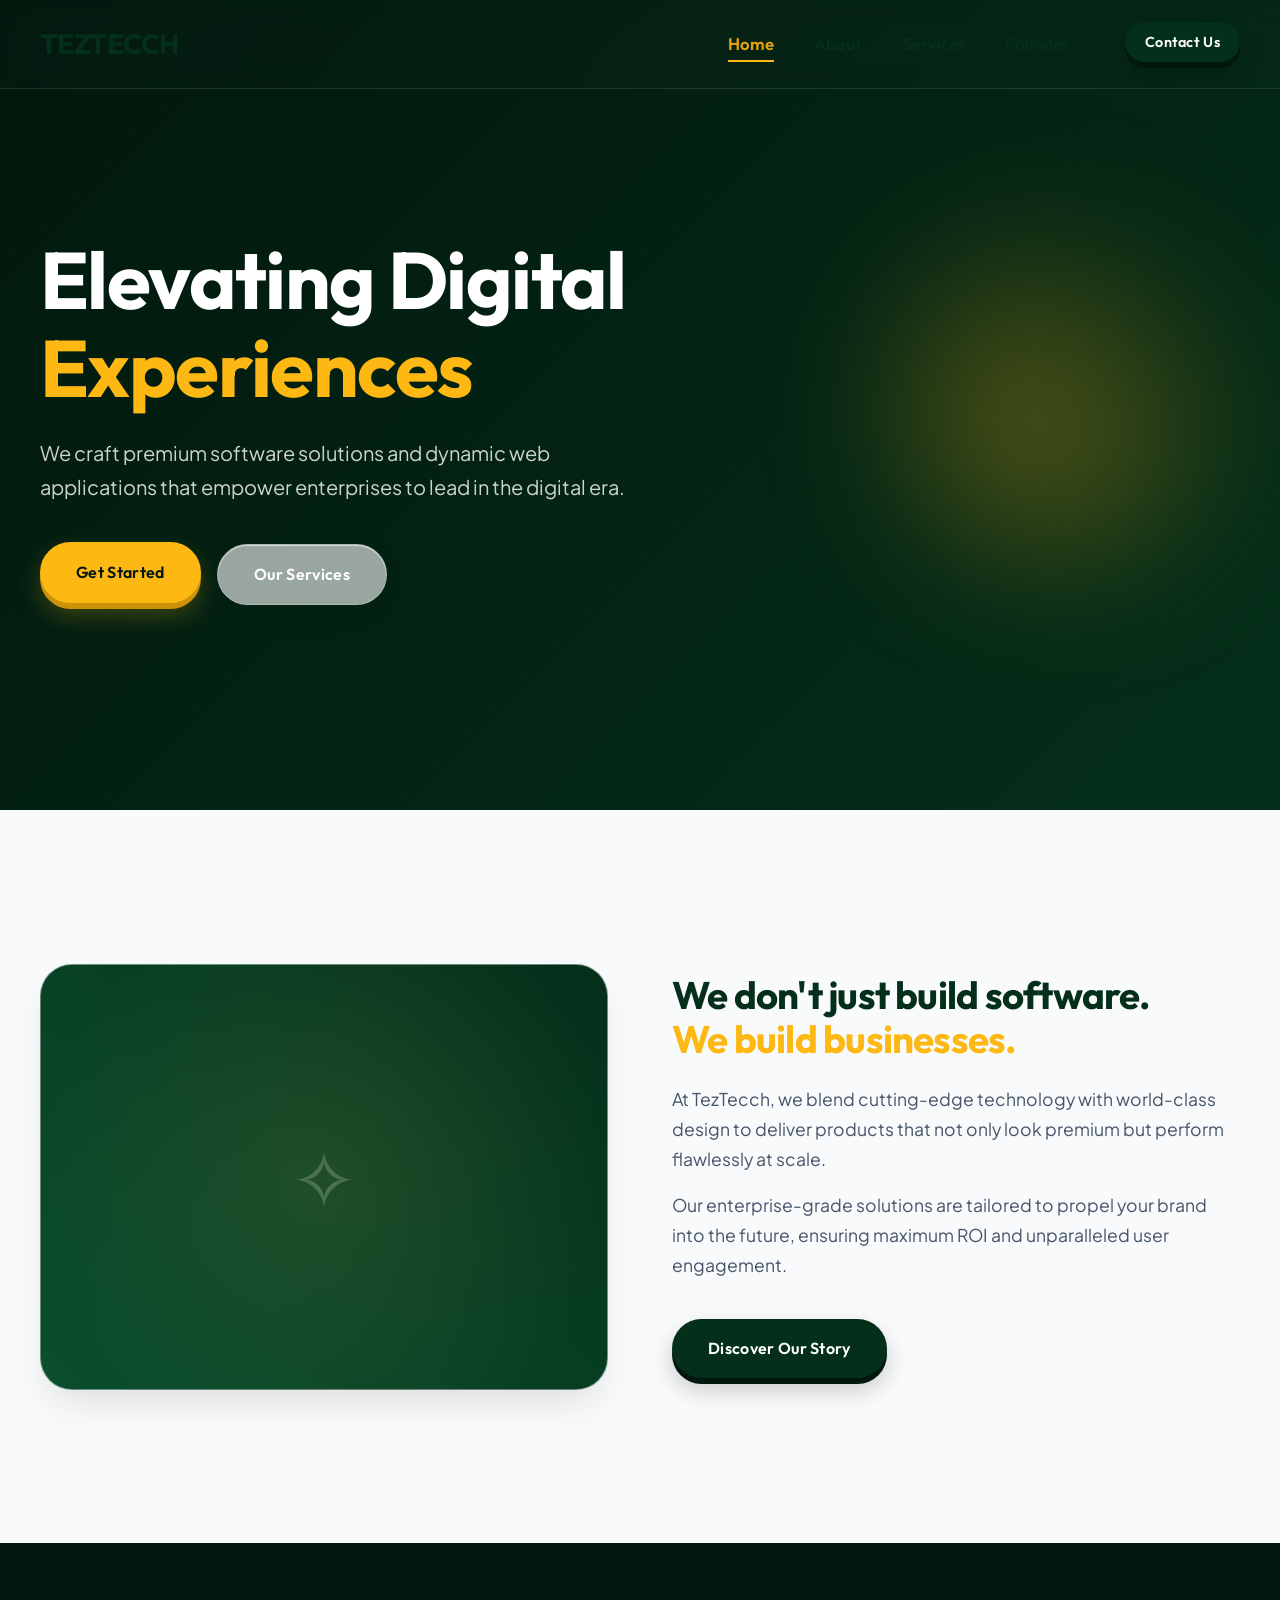
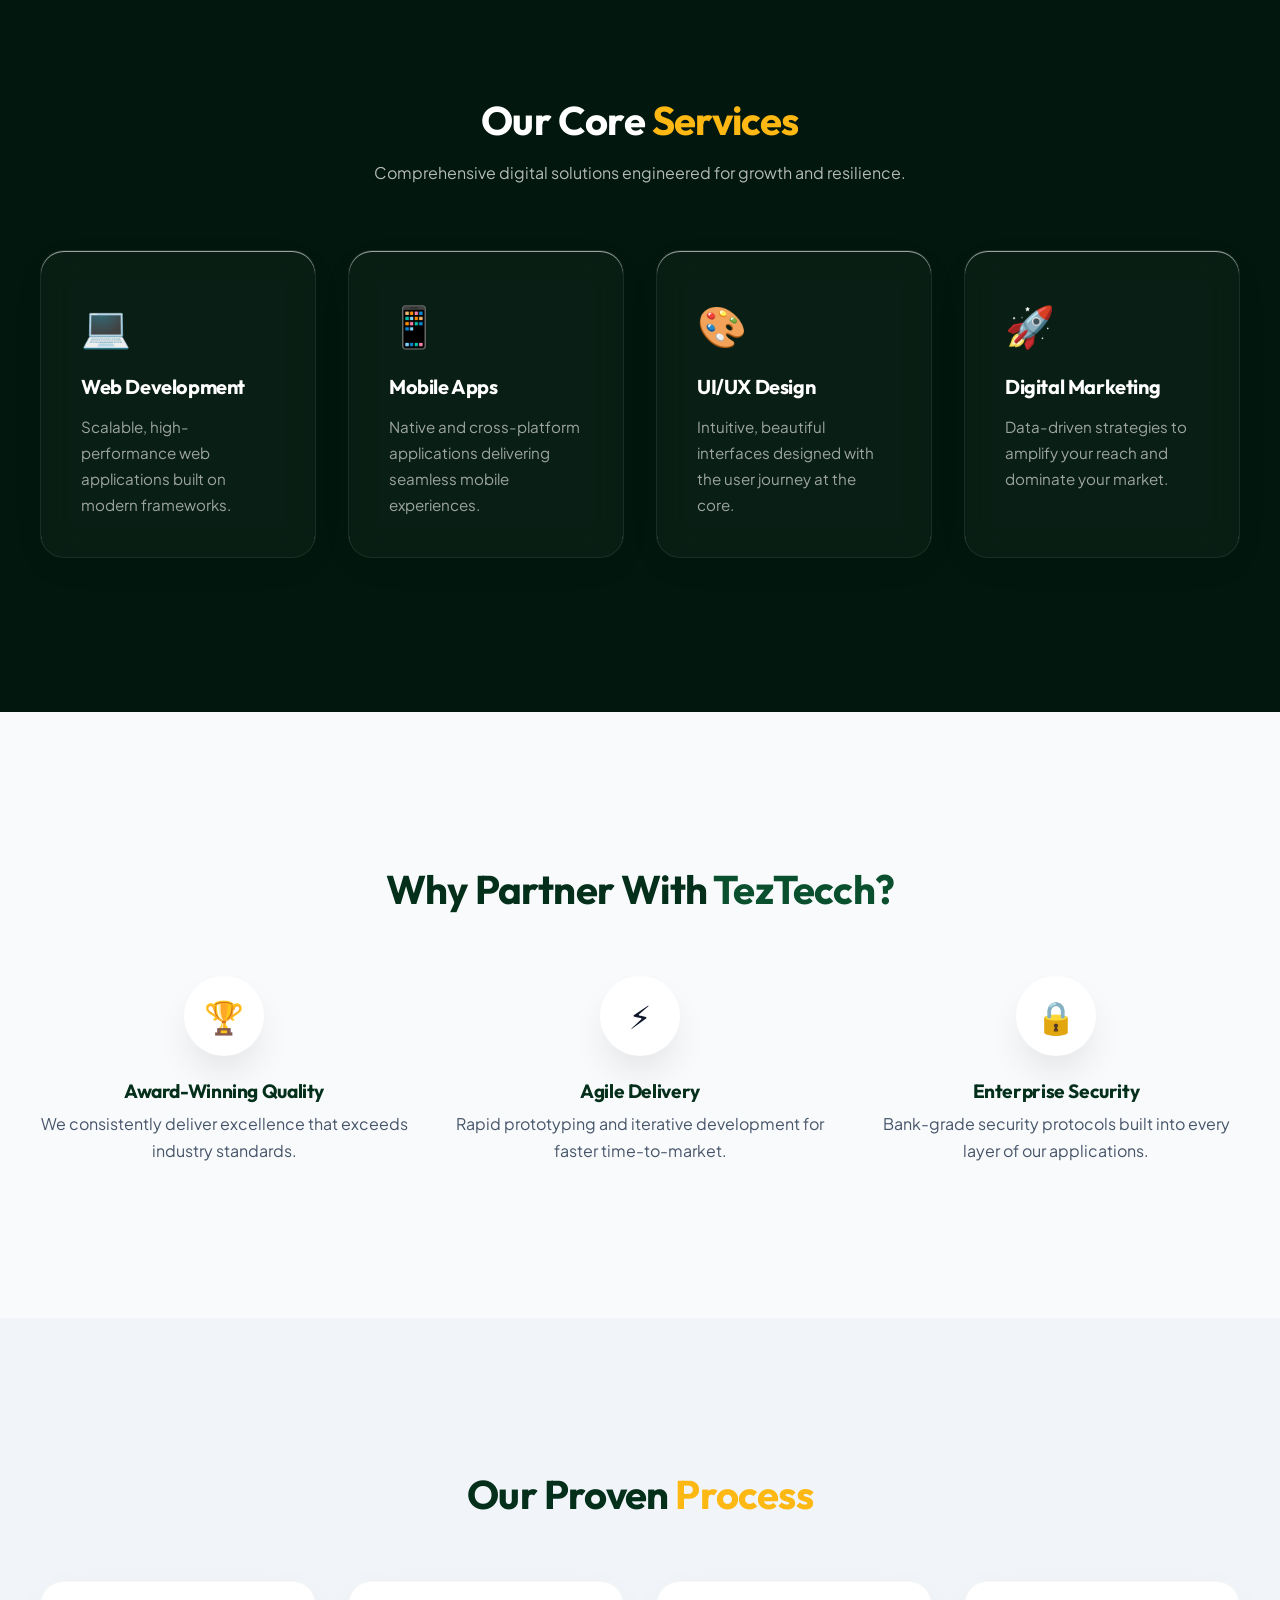
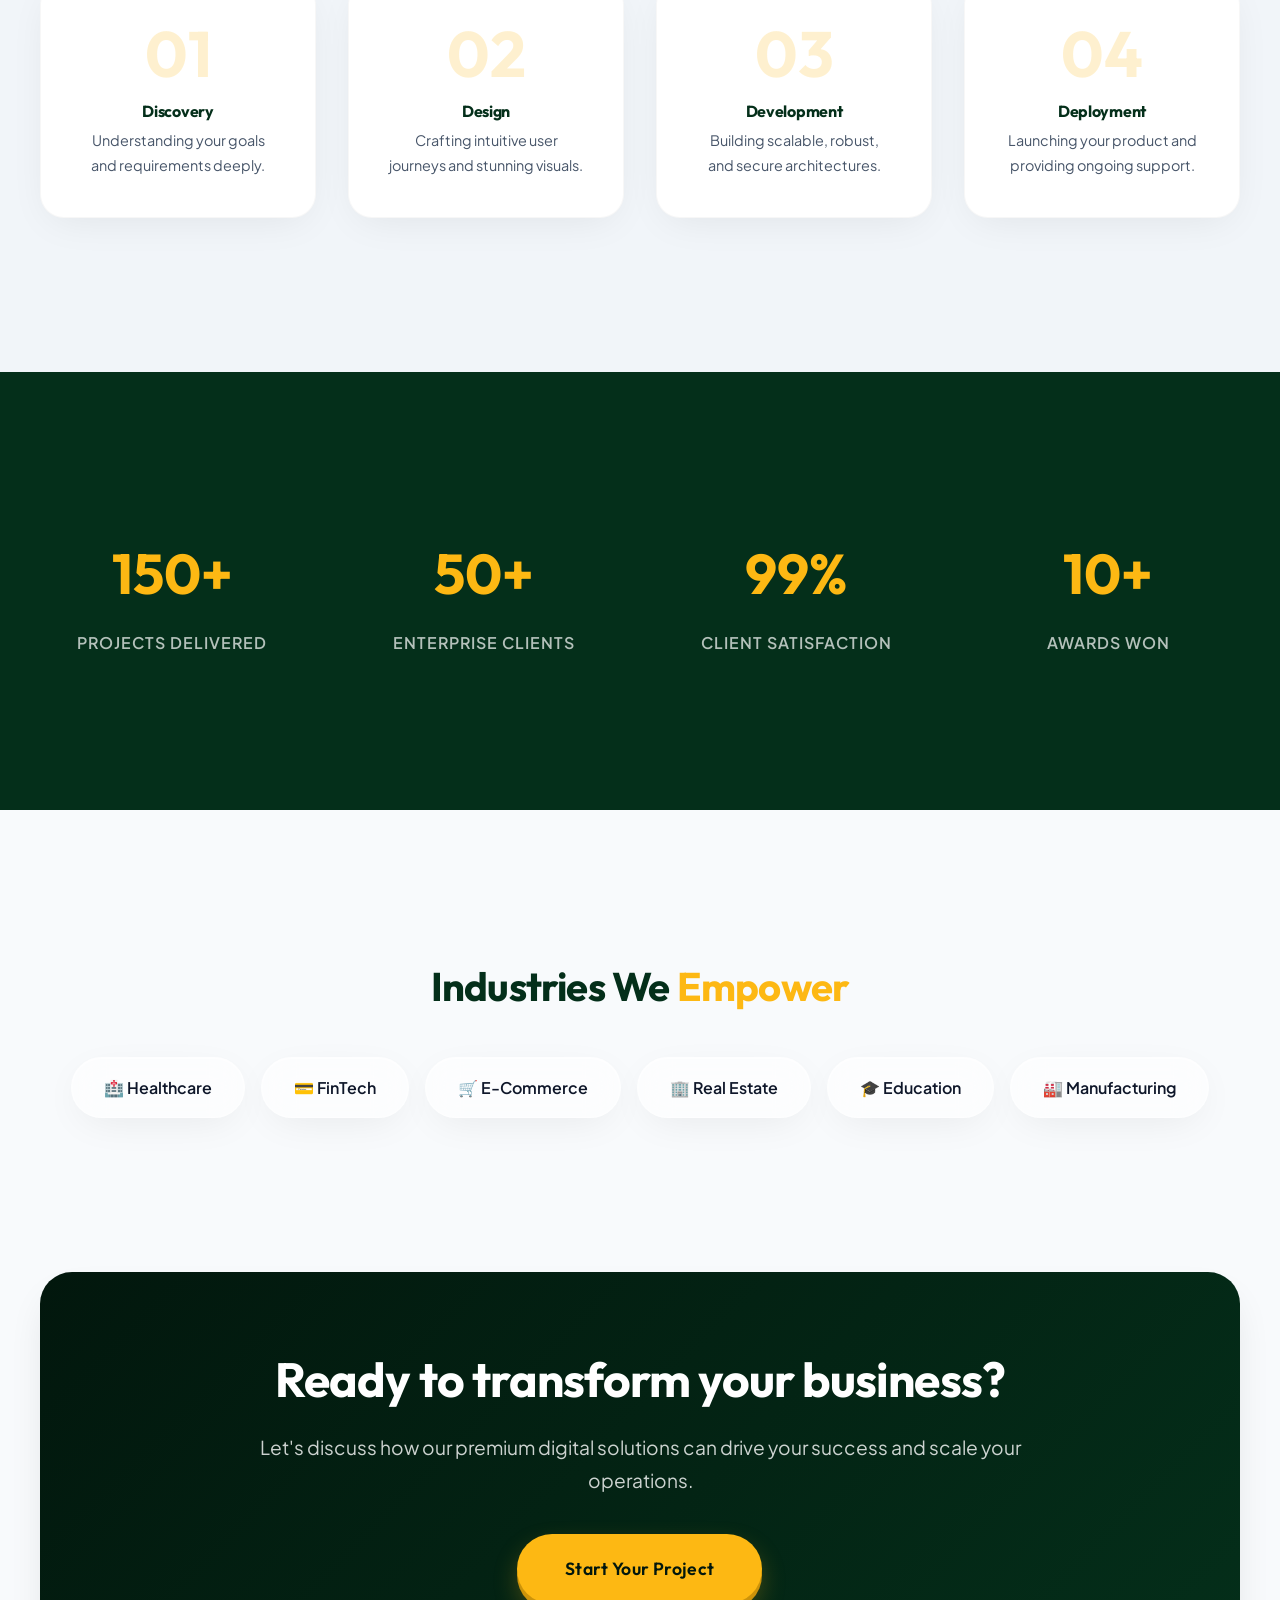
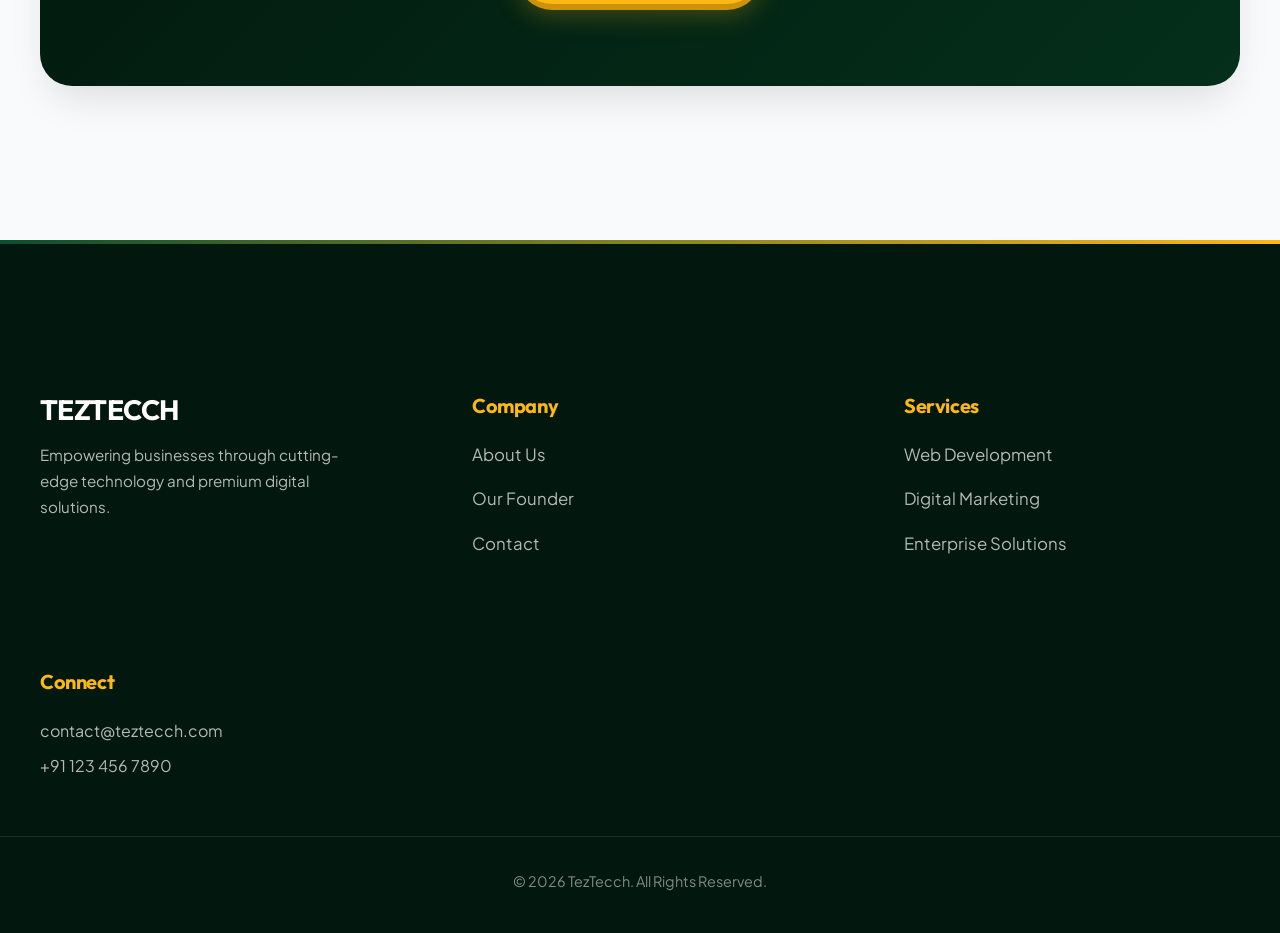
==== index.html @ 6b5ceb2e "Initial commit of premium Teztecch corporate website" ====
<!DOCTYPE html>
<html lang="en">
<head>
    <meta charset="UTF-8">
    <meta name="viewport" content="width=device-width, initial-scale=1.0">
    <title>TezTecch - Home | Premium Digital Solutions</title>
    <meta name="description" content="TezTecch is a leading enterprise software company delivering cutting-edge web development, apps, and digital solutions.">
    <meta property="og:title" content="TezTecch - Home">
    <meta property="og:description" content="TezTecch is a leading enterprise software company delivering cutting-edge web development, apps, and digital solutions.">
    
    <link rel="preconnect" href="https://fonts.googleapis.com">
    <link rel="preconnect" href="https://fonts.gstatic.com" crossorigin>
    
    <link rel="stylesheet" href="css/style.css">
    <link rel="stylesheet" href="css/animations.css">
    <link rel="stylesheet" href="css/responsive.css">
</head>
<body>
    <nav class="navbar" id="navbar">
        <div class="container nav-container">
            <a href="index.html" class="nav-logo" aria-label="TezTecch Home">TezTecch</a>
            
            <ul class="nav-links" id="nav-links">
                <li><a href="index.html" class="nav-link active">Home</a></li>
                <li><a href="about.html" class="nav-link">About</a></li>
                <li><a href="services.html" class="nav-link">Services</a></li>
                <li><a href="founder.html" class="nav-link">Founder</a></li>
                <li><a href="contact.html" class="nav-link btn btn-primary nav-cta">Contact Us</a></li>
            </ul>

            <button class="mobile-menu-btn" id="mobile-menu-btn" aria-label="Toggle Menu">
                <span class="bar"></span>
                <span class="bar"></span>
                <span class="bar"></span>
            </button>
        </div>
    </nav>

    <main class="page-content" style="padding-top: 0;">
        <!-- 1. Hero Section -->
        <section class="hero-section" style="position: relative; overflow: hidden; padding: 10rem 0 8rem; min-height: 90vh; display: flex; align-items: center; background: linear-gradient(135deg, var(--clr-primary-dark), var(--clr-primary)); color: white;">
            <!-- Subtle Particle Background placeholder -->
            <div id="particles-bg" style="position: absolute; top:0; left:0; width:100%; height:100%; opacity: 0.15; background-image: radial-gradient(circle at 50% 50%, rgba(255,255,255,0.1) 1px, transparent 1px); background-size: 30px 30px;"></div>
            
            <div class="container" style="position: relative; z-index: 10;">
                <div style="max-width: 850px;">
                    <h1 class="animate-fade-up" style="font-size: clamp(3rem, 5vw + 1rem, 5rem); color: var(--clr-white); margin-bottom: 1.5rem; line-height: 1.1;">
                        Elevating Digital <br> <span style="color: var(--clr-accent);">Experiences</span>
                    </h1>
                    <p class="animate-fade-up delay-100" style="font-size: 1.25rem; margin-bottom: 2.5rem; color: rgba(255,255,255,0.8); max-width: 600px;">
                        We craft premium software solutions and dynamic web applications that empower enterprises to lead in the digital era.
                    </p>
                    <div class="animate-fade-up delay-200" style="display: flex; gap: 1rem; flex-wrap: wrap;">
                        <a href="contact.html" class="btn btn-accent">Get Started</a>
                        <a href="services.html" class="btn btn-glass" style="color: white; border-color: rgba(255,255,255,0.2);">Our Services</a>
                    </div>
                </div>
            </div>
            
            <!-- Abstract Floating Element -->
            <div class="animate-float" style="position: absolute; right: 5%; top: 30%; width: 300px; height: 300px; background: linear-gradient(45deg, var(--clr-accent), transparent); border-radius: 50%; filter: blur(80px); opacity: 0.5;"></div>
        </section>

        <!-- 2. About Preview -->
        <section class="section">
            <div class="container">
                <div style="display: grid; grid-template-columns: repeat(auto-fit, minmax(300px, 1fr)); gap: 4rem; align-items: center;">
                    <div data-animate>
                        <div class="card-glass" style="aspect-ratio: 4/3; background: linear-gradient(45deg, var(--clr-primary-light), var(--clr-primary)); border-radius: 2rem; position: relative; overflow: hidden; box-shadow: var(--shadow-medium);">
                            <!-- Geometric accent inside image placeholder -->
                            <div style="position: absolute; inset: -20%; background: radial-gradient(circle, var(--clr-accent-light) 0%, transparent 60%); opacity: 0.1;"></div>
                            <div style="position: absolute; inset: 0; display: flex; align-items: center; justify-content: center; color: rgba(255,255,255,0.2); font-size: 5rem;">✧</div>
                        </div>
                    </div>
                    <div data-animate class="delay-100">
                        <h2 style="margin-bottom: 1.5rem; font-size: clamp(2rem, 3vw, 2.5rem);">We don't just build software.<br><span style="color: var(--clr-accent);">We build businesses.</span></h2>
                        <p style="margin-bottom: 1rem; color: var(--clr-text-muted); font-size: 1.1rem;">
                            At TezTecch, we blend cutting-edge technology with world-class design to deliver products that not only look premium but perform flawlessly at scale.
                        </p>
                        <p style="margin-bottom: 2.5rem; color: var(--clr-text-muted); font-size: 1.1rem;">
                            Our enterprise-grade solutions are tailored to propel your brand into the future, ensuring maximum ROI and unparalleled user engagement.
                        </p>
                        <a href="about.html" class="btn btn-primary">Discover Our Story</a>
                    </div>
                </div>
            </div>
        </section>

        <!-- 3. Services -->
        <section class="section" style="background-color: var(--clr-primary-dark); color: white; position: relative; overflow: hidden;">
            <div class="container" style="position: relative; z-index: 2;">
                <div style="text-align: center; margin-bottom: 4rem;" data-animate>
                    <h2 style="color: white; font-size: 2.5rem;">Our Core <span style="color: var(--clr-accent);">Services</span></h2>
                    <p style="color: rgba(255,255,255,0.7); max-width: 600px; margin: 1rem auto 0;">Comprehensive digital solutions engineered for growth and resilience.</p>
                </div>
                
                <div style="display: grid; grid-template-columns: repeat(auto-fit, minmax(260px, 1fr)); gap: 2rem;">
                    <div class="card-glass hover-lift" style="background: rgba(255,255,255,0.03); border-color: rgba(255,255,255,0.08);" data-animate>
                        <div style="font-size: 2.5rem; margin-bottom: 1rem; color: var(--clr-accent);">💻</div>
                        <h3 style="color: white; margin-bottom: 1rem; font-size: 1.25rem;">Web Development</h3>
                        <p style="color: rgba(255,255,255,0.6); font-size: 0.95rem;">Scalable, high-performance web applications built on modern frameworks.</p>
                    </div>
                    <div class="card-glass hover-lift delay-100" style="background: rgba(255,255,255,0.03); border-color: rgba(255,255,255,0.08);" data-animate>
                        <div style="font-size: 2.5rem; margin-bottom: 1rem; color: var(--clr-accent);">📱</div>
                        <h3 style="color: white; margin-bottom: 1rem; font-size: 1.25rem;">Mobile Apps</h3>
                        <p style="color: rgba(255,255,255,0.6); font-size: 0.95rem;">Native and cross-platform applications delivering seamless mobile experiences.</p>
                    </div>
                    <div class="card-glass hover-lift delay-200" style="background: rgba(255,255,255,0.03); border-color: rgba(255,255,255,0.08);" data-animate>
                        <div style="font-size: 2.5rem; margin-bottom: 1rem; color: var(--clr-accent);">🎨</div>
                        <h3 style="color: white; margin-bottom: 1rem; font-size: 1.25rem;">UI/UX Design</h3>
                        <p style="color: rgba(255,255,255,0.6); font-size: 0.95rem;">Intuitive, beautiful interfaces designed with the user journey at the core.</p>
                    </div>
                    <div class="card-glass hover-lift delay-300" style="background: rgba(255,255,255,0.03); border-color: rgba(255,255,255,0.08);" data-animate>
                        <div style="font-size: 2.5rem; margin-bottom: 1rem; color: var(--clr-accent);">🚀</div>
                        <h3 style="color: white; margin-bottom: 1rem; font-size: 1.25rem;">Digital Marketing</h3>
                        <p style="color: rgba(255,255,255,0.6); font-size: 0.95rem;">Data-driven strategies to amplify your reach and dominate your market.</p>
                    </div>
                </div>
            </div>
        </section>

        <!-- 4. Why Choose Us -->
        <section class="section">
            <div class="container">
                <div style="text-align: center; margin-bottom: 4rem;" data-animate>
                    <h2 style="font-size: 2.5rem;">Why Partner With <span style="color: var(--clr-primary-light);">TezTecch?</span></h2>
                </div>
                <div style="display: grid; grid-template-columns: repeat(auto-fit, minmax(250px, 1fr)); gap: 3rem;">
                    <div style="text-align: center;" data-animate>
                        <div style="width: 80px; height: 80px; background: var(--clr-surface); border-radius: 50%; display: flex; align-items: center; justify-content: center; margin: 0 auto 1.5rem; box-shadow: var(--shadow-medium); font-size: 2rem;">🏆</div>
                        <h4 style="margin-bottom: 0.5rem; color: var(--clr-primary); font-size: 1.2rem;">Award-Winning Quality</h4>
                        <p style="color: var(--clr-text-muted);">We consistently deliver excellence that exceeds industry standards.</p>
                    </div>
                    <div style="text-align: center;" data-animate class="delay-100">
                        <div style="width: 80px; height: 80px; background: var(--clr-surface); border-radius: 50%; display: flex; align-items: center; justify-content: center; margin: 0 auto 1.5rem; box-shadow: var(--shadow-medium); font-size: 2rem;">⚡</div>
                        <h4 style="margin-bottom: 0.5rem; color: var(--clr-primary); font-size: 1.2rem;">Agile Delivery</h4>
                        <p style="color: var(--clr-text-muted);">Rapid prototyping and iterative development for faster time-to-market.</p>
                    </div>
                    <div style="text-align: center;" data-animate class="delay-200">
                        <div style="width: 80px; height: 80px; background: var(--clr-surface); border-radius: 50%; display: flex; align-items: center; justify-content: center; margin: 0 auto 1.5rem; box-shadow: var(--shadow-medium); font-size: 2rem;">🔒</div>
                        <h4 style="margin-bottom: 0.5rem; color: var(--clr-primary); font-size: 1.2rem;">Enterprise Security</h4>
                        <p style="color: var(--clr-text-muted);">Bank-grade security protocols built into every layer of our applications.</p>
                    </div>
                </div>
            </div>
        </section>

        <!-- 5. Development Process -->
        <section class="section" style="background-color: #f1f5f9;">
            <div class="container">
                <div style="text-align: center; margin-bottom: 4rem;" data-animate>
                    <h2 style="font-size: 2.5rem;">Our Proven <span style="color: var(--clr-accent);">Process</span></h2>
                </div>
                <div style="display: flex; flex-wrap: wrap; justify-content: center; gap: 2rem;">
                    <div class="card hover-lift" style="flex: 1; min-width: 220px; text-align: center;" data-animate>
                        <div style="font-family: var(--font-heading); font-size: 4rem; color: var(--clr-accent); font-weight: 700; opacity: 0.2; line-height: 1; margin-bottom: 1rem;">01</div>
                        <h4 style="margin-bottom: 0.5rem; color: var(--clr-primary);">Discovery</h4>
                        <p style="font-size: 0.9rem; color: var(--clr-text-muted);">Understanding your goals and requirements deeply.</p>
                    </div>
                    <div class="card hover-lift delay-100" style="flex: 1; min-width: 220px; text-align: center;" data-animate>
                        <div style="font-family: var(--font-heading); font-size: 4rem; color: var(--clr-accent); font-weight: 700; opacity: 0.2; line-height: 1; margin-bottom: 1rem;">02</div>
                        <h4 style="margin-bottom: 0.5rem; color: var(--clr-primary);">Design</h4>
                        <p style="font-size: 0.9rem; color: var(--clr-text-muted);">Crafting intuitive user journeys and stunning visuals.</p>
                    </div>
                    <div class="card hover-lift delay-200" style="flex: 1; min-width: 220px; text-align: center;" data-animate>
                        <div style="font-family: var(--font-heading); font-size: 4rem; color: var(--clr-accent); font-weight: 700; opacity: 0.2; line-height: 1; margin-bottom: 1rem;">03</div>
                        <h4 style="margin-bottom: 0.5rem; color: var(--clr-primary);">Development</h4>
                        <p style="font-size: 0.9rem; color: var(--clr-text-muted);">Building scalable, robust, and secure architectures.</p>
                    </div>
                    <div class="card hover-lift delay-300" style="flex: 1; min-width: 220px; text-align: center;" data-animate>
                        <div style="font-family: var(--font-heading); font-size: 4rem; color: var(--clr-accent); font-weight: 700; opacity: 0.2; line-height: 1; margin-bottom: 1rem;">04</div>
                        <h4 style="margin-bottom: 0.5rem; color: var(--clr-primary);">Deployment</h4>
                        <p style="font-size: 0.9rem; color: var(--clr-text-muted);">Launching your product and providing ongoing support.</p>
                    </div>
                </div>
            </div>
        </section>

        <!-- 6. Statistics -->
        <section class="section" style="background: var(--clr-primary); color: white;">
            <div class="container">
                <div style="display: grid; grid-template-columns: repeat(auto-fit, minmax(200px, 1fr)); gap: 3rem; text-align: center;">
                    <div data-animate>
                        <div style="font-size: 3.5rem; font-weight: 700; font-family: var(--font-heading); color: var(--clr-accent); margin-bottom: 0.5rem;">150+</div>
                        <div style="font-size: 1rem; color: rgba(255,255,255,0.7); text-transform: uppercase; letter-spacing: 1px; font-weight: 600;">Projects Delivered</div>
                    </div>
                    <div data-animate class="delay-100">
                        <div style="font-size: 3.5rem; font-weight: 700; font-family: var(--font-heading); color: var(--clr-accent); margin-bottom: 0.5rem;">50+</div>
                        <div style="font-size: 1rem; color: rgba(255,255,255,0.7); text-transform: uppercase; letter-spacing: 1px; font-weight: 600;">Enterprise Clients</div>
                    </div>
                    <div data-animate class="delay-200">
                        <div style="font-size: 3.5rem; font-weight: 700; font-family: var(--font-heading); color: var(--clr-accent); margin-bottom: 0.5rem;">99%</div>
                        <div style="font-size: 1rem; color: rgba(255,255,255,0.7); text-transform: uppercase; letter-spacing: 1px; font-weight: 600;">Client Satisfaction</div>
                    </div>
                    <div data-animate class="delay-300">
                        <div style="font-size: 3.5rem; font-weight: 700; font-family: var(--font-heading); color: var(--clr-accent); margin-bottom: 0.5rem;">10+</div>
                        <div style="font-size: 1rem; color: rgba(255,255,255,0.7); text-transform: uppercase; letter-spacing: 1px; font-weight: 600;">Awards Won</div>
                    </div>
                </div>
            </div>
        </section>

        <!-- 7. Industries -->
        <section class="section">
            <div class="container" style="text-align: center;">
                <h2 style="margin-bottom: 3rem; font-size: 2.5rem;" data-animate>Industries We <span style="color: var(--clr-accent);">Empower</span></h2>
                <div style="display: flex; flex-wrap: wrap; justify-content: center; gap: 1rem;">
                    <div class="card-glass hover-lift" style="padding: 1rem 2rem; border-radius: var(--radius-pill); font-weight: 600;" data-animate>🏥 Healthcare</div>
                    <div class="card-glass hover-lift delay-100" style="padding: 1rem 2rem; border-radius: var(--radius-pill); font-weight: 600;" data-animate>💳 FinTech</div>
                    <div class="card-glass hover-lift delay-200" style="padding: 1rem 2rem; border-radius: var(--radius-pill); font-weight: 600;" data-animate>🛒 E-Commerce</div>
                    <div class="card-glass hover-lift delay-300" style="padding: 1rem 2rem; border-radius: var(--radius-pill); font-weight: 600;" data-animate>🏢 Real Estate</div>
                    <div class="card-glass hover-lift delay-400" style="padding: 1rem 2rem; border-radius: var(--radius-pill); font-weight: 600;" data-animate>🎓 Education</div>
                    <div class="card-glass hover-lift delay-500" style="padding: 1rem 2rem; border-radius: var(--radius-pill); font-weight: 600;" data-animate>🏭 Manufacturing</div>
                </div>
            </div>
        </section>

        <!-- 8. CTA -->
        <section class="section" style="padding-top: 0;">
            <div class="container">
                <div class="card-glass" style="background: linear-gradient(135deg, var(--clr-primary-dark), var(--clr-primary)); color: white; text-align: center; border-radius: 2rem; padding: 5rem 2rem; border: none; box-shadow: var(--shadow-medium);">
                    <div style="max-width: 800px; margin: 0 auto;">
                        <h2 style="color: white; font-size: clamp(2rem, 4vw, 3rem); margin-bottom: 1.5rem;" data-animate>Ready to transform your business?</h2>
                        <p style="font-size: 1.2rem; color: rgba(255,255,255,0.8); margin-bottom: 2.5rem;" data-animate class="delay-100">Let's discuss how our premium digital solutions can drive your success and scale your operations.</p>
                        <div data-animate class="delay-200">
                            <a href="contact.html" class="btn btn-accent animate-pulse-glow" style="font-size: 1.1rem; padding: 1.25rem 3rem;">Start Your Project</a>
                        </div>
                    </div>
                </div>
            </div>
        </section>
    </main>

    <footer class="footer">
        <div class="container footer-grid">
            <div class="footer-col">
                <h3 class="footer-logo">TezTecch</h3>
                <p style="color: rgba(255,255,255,0.7); margin-top: 1rem; font-size: 0.95rem;">
                    Empowering businesses through cutting-edge technology and premium digital solutions.
                </p>
            </div>
            <div class="footer-col">
                <h4 class="footer-heading">Company</h4>
                <a href="about.html" class="footer-link">About Us</a><br>
                <a href="founder.html" class="footer-link">Our Founder</a><br>
                <a href="contact.html" class="footer-link">Contact</a>
            </div>
            <div class="footer-col">
                <h4 class="footer-heading">Services</h4>
                <a href="services.html" class="footer-link">Web Development</a><br>
                <a href="services.html" class="footer-link">Digital Marketing</a><br>
                <a href="services.html" class="footer-link">Enterprise Solutions</a>
            </div>
            <div class="footer-col">
                <h4 class="footer-heading">Connect</h4>
                <p class="footer-contact">contact@teztecch.com</p>
                <p class="footer-contact">+91 123 456 7890</p>
            </div>
        </div>
        <div class="container footer-bottom">
            <p class="footer-copyright">&copy; 2026 TezTecch. All Rights Reserved.</p>
        </div>
    </footer>

    <script src="js/particles.js" defer></script>
    <script src="js/animations.js" defer></script>
    <script src="js/main.js" defer></script>
</body>
</html>
---- css/style.css ----
@import url('https://fonts.googleapis.com/css2?family=Outfit:wght@300;400;500;600;700&family=Plus+Jakarta+Sans:wght@400;500;600;700&display=swap');

:root {
    /* Brand Colors */
    --clr-primary: #042f1a;
    --clr-primary-light: #0a4f2e;
    --clr-primary-dark: #02170d;
    
    --clr-accent: #FDB813;
    --clr-accent-hover: #e5a40d;
    --clr-accent-light: #ffce54;
    
    --clr-white: #ffffff;
    --clr-bg: #f8fafc;
    --clr-surface: #ffffff;
    
    --clr-text-main: #0f172a;
    --clr-text-muted: #475569;

    /* Glassmorphism Variables */
    --glass-bg: rgba(255, 255, 255, 0.6);
    --glass-border: rgba(255, 255, 255, 0.4);
    --glass-highlight: inset 0 1px 0 rgba(255, 255, 255, 0.6);
    --glass-blur: 16px;

    /* Typography */
    --font-heading: 'Outfit', system-ui, sans-serif;
    --font-body: 'Plus Jakarta Sans', system-ui, sans-serif;
    
    /* Perfected Spacing System */
    --container-max: 1280px;
    --spacing-xs: 0.5rem;
    --spacing-sm: 1rem;
    --spacing-md: 1.5rem;
    --spacing-lg: 2.5rem;
    --spacing-xl: clamp(4rem, 8vw, 6rem);
    --spacing-xxl: clamp(6rem, 12vw, 10rem);

    /* Shadows (Premium & 3D) */
    --shadow-soft: 0 10px 40px -10px rgba(0, 0, 0, 0.08);
    --shadow-medium: 0 20px 40px -10px rgba(0, 0, 0, 0.12);
    --shadow-3d: 0 6px 0 var(--clr-primary-dark), 0 12px 24px rgba(0,0,0,0.2);
    --shadow-3d-accent: 0 6px 0 #cc930a, 0 12px 24px rgba(253, 184, 19, 0.25);
    
    /* Effects */
    --radius-sm: 0.5rem;
    --radius-md: 1rem;
    --radius-lg: 1.5rem;
    --radius-pill: 9999px;
    --transition-fast: 200ms cubic-bezier(0.25, 1, 0.5, 1);
    --transition-base: 400ms cubic-bezier(0.25, 1, 0.5, 1);
    --transition-bounce: 600ms cubic-bezier(0.34, 1.56, 0.64, 1);
}

*, *::before, *::after {
    box-sizing: border-box;
    margin: 0;
    padding: 0;
}

html {
    scroll-behavior: smooth;
    text-rendering: optimizeLegibility;
    -webkit-font-smoothing: antialiased;
    -moz-osx-font-smoothing: grayscale;
}

body {
    font-family: var(--font-body);
    background-color: var(--clr-bg);
    color: var(--clr-text-main);
    line-height: 1.7;
    overflow-x: hidden;
}

h1, h2, h3, h4, h5, h6 {
    font-family: var(--font-heading);
    font-weight: 700;
    line-height: 1.15;
    color: var(--clr-primary);
    letter-spacing: -0.02em;
}

a {
    text-decoration: none;
    color: inherit;
}

.container {
    width: 100%;
    max-width: var(--container-max);
    margin: 0 auto;
    padding: 0 clamp(1.25rem, 4vw, 2.5rem);
}

.section {
    padding: var(--spacing-xxl) 0;
}

/* 1. Buttons (3D & Premium) */
.btn {
    display: inline-flex;
    align-items: center;
    justify-content: center;
    padding: 1rem 2.25rem;
    border-radius: var(--radius-pill);
    font-weight: 600;
    font-family: var(--font-heading);
    cursor: pointer;
    border: none;
    transition: all var(--transition-fast);
    position: relative;
    letter-spacing: 0.02em;
    font-size: 1rem;
    will-change: transform, box-shadow;
}

.btn-primary {
    background-color: var(--clr-primary);
    color: var(--clr-white);
    box-shadow: var(--shadow-3d);
    transform: translateY(-2px) translateZ(0);
}

.btn-primary:active {
    box-shadow: 0 0px 0 var(--clr-primary-dark), 0 4px 8px rgba(0,0,0,0.2);
    transform: translateY(4px) translateZ(0);
}

.btn-accent {
    background-color: var(--clr-accent);
    color: var(--clr-primary-dark);
    box-shadow: var(--shadow-3d-accent);
    transform: translateY(-2px) translateZ(0);
}

.btn-accent:active {
    box-shadow: 0 0px 0 #cc930a, 0 4px 8px rgba(253, 184, 19, 0.25);
    transform: translateY(4px) translateZ(0);
}

.btn-glass {
    background: var(--glass-bg);
    backdrop-filter: blur(var(--glass-blur));
    -webkit-backdrop-filter: blur(var(--glass-blur));
    border: 1px solid var(--glass-border);
    color: var(--clr-primary);
    box-shadow: var(--shadow-soft), var(--glass-highlight);
    transform: translateY(0) translateZ(0);
}

.btn-glass:hover {
    background: rgba(255, 255, 255, 0.9);
    transform: translateY(-4px) translateZ(0);
    box-shadow: var(--shadow-medium), var(--glass-highlight);
}

/* 2. Cards (Glassmorphism & Modern) */
.card {
    background: var(--clr-surface);
    border-radius: var(--radius-lg);
    padding: var(--spacing-lg);
    box-shadow: var(--shadow-soft);
    transition: all var(--transition-bounce);
    border: 1px solid rgba(0,0,0,0.03);
    will-change: transform, box-shadow;
}

.card:hover {
    transform: translateY(-12px) scale(1.02) translateZ(0);
    box-shadow: var(--shadow-medium);
}

.card-glass {
    background: var(--glass-bg);
    backdrop-filter: blur(var(--glass-blur));
    -webkit-backdrop-filter: blur(var(--glass-blur));
    border: 1px solid var(--glass-border);
    border-radius: var(--radius-lg);
    padding: var(--spacing-lg);
    box-shadow: var(--shadow-soft), var(--glass-highlight);
    will-change: transform, box-shadow;
    transition: all var(--transition-bounce);
}

.card-glass:hover {
    background: rgba(255, 255, 255, 0.75);
}

/* 3. Navigation (Glassmorphism) */
.navbar {
    position: fixed;
    top: 0;
    left: 0;
    width: 100%;
    z-index: 1000;
    background: rgba(255, 255, 255, 0.01);
    backdrop-filter: blur(10px);
    -webkit-backdrop-filter: blur(10px);
    border-bottom: 1px solid rgba(255, 255, 255, 0.1);
    padding: 1.25rem 0;
    transition: all var(--transition-base);
    transform: translateZ(0);
}

.nav-container {
    display: flex;
    justify-content: space-between;
    align-items: center;
}

.nav-logo {
    font-family: var(--font-heading);
    font-size: 1.75rem;
    font-weight: 700;
    color: var(--clr-primary);
    text-transform: uppercase;
    letter-spacing: -0.02em;
}

.nav-links {
    display: flex;
    align-items: center;
    gap: var(--spacing-lg);
    list-style: none;
}

.nav-link {
    font-family: var(--font-heading);
    font-weight: 600;
    color: var(--clr-primary);
    transition: color var(--transition-fast);
    position: relative;
    padding: 0.5rem 0;
    font-size: 1.05rem;
}

.nav-link.active {
    color: var(--clr-accent-hover);
}

.nav-link:not(.btn)::after {
    content: '';
    position: absolute;
    bottom: 0;
    left: 0;
    width: 0;
    height: 2px;
    background-color: var(--clr-accent);
    transition: width var(--transition-base);
}

.nav-link:not(.btn):hover::after,
.nav-link.active:not(.btn)::after {
    width: 100%;
}

.mobile-menu-btn {
    display: none;
    background: transparent;
    border: none;
    cursor: pointer;
    z-index: 1001;
    padding: 0.5rem;
}

.mobile-menu-btn .bar {
    display: block;
    width: 28px;
    height: 3px;
    margin: 6px auto;
    background-color: var(--clr-primary);
    transition: all var(--transition-base);
    border-radius: 2px;
}

/* 4. Footer (Corporate & Dark) */
.footer {
    background-color: var(--clr-primary-dark);
    color: var(--clr-white);
    padding: var(--spacing-xxl) 0 var(--spacing-lg);
    position: relative;
    overflow: hidden;
}

.footer::before {
    content: '';
    position: absolute;
    top: 0;
    left: 0;
    width: 100%;
    height: 4px;
    background: linear-gradient(90deg, var(--clr-primary-light), var(--clr-accent), var(--clr-primary-light));
    background-size: 200% 100%;
    animation: gradientShift 6s ease infinite;
}

@keyframes gradientShift {
    0% { background-position: 0% 50%; }
    50% { background-position: 100% 50%; }
    100% { background-position: 0% 50%; }
}

.footer-grid {
    display: grid;
    grid-template-columns: repeat(auto-fit, minmax(280px, 1fr));
    gap: var(--spacing-xl);
}

.footer-logo {
    font-family: var(--font-heading);
    font-size: 1.75rem;
    font-weight: 700;
    color: var(--clr-white);
    text-transform: uppercase;
    letter-spacing: -0.02em;
}

.footer-heading {
    color: var(--clr-accent);
    margin-bottom: var(--spacing-md);
    font-size: 1.25rem;
    font-family: var(--font-heading);
}

.footer-link {
    color: rgba(255, 255, 255, 0.7);
    transition: all var(--transition-fast);
    display: inline-block;
    margin-bottom: var(--spacing-sm);
    font-size: 1.05rem;
}

.footer-link:hover {
    color: var(--clr-accent);
    transform: translateX(8px);
}

/* =========================================
   UTILITIES & ABOUT PAGE COMPONENTS
   ========================================= */

/* Layout Utilities */
.grid-2 { display: grid; grid-template-columns: repeat(auto-fit, minmax(300px, 1fr)); gap: var(--spacing-xl); align-items: center; }
.grid-3 { display: grid; grid-template-columns: repeat(auto-fit, minmax(250px, 1fr)); gap: var(--spacing-lg); }
.grid-4 { display: grid; grid-template-columns: repeat(auto-fit, minmax(200px, 1fr)); gap: var(--spacing-lg); }

/* Typography Utilities */
.text-center { text-align: center; }
.text-primary { color: var(--clr-primary); }
.text-accent { color: var(--clr-accent); }
.text-white { color: var(--clr-white); }
.text-muted { color: var(--clr-text-muted); }
.text-muted-light { color: rgba(255, 255, 255, 0.7); }

.mb-0 { margin-bottom: 0; }
.mb-xs { margin-bottom: var(--spacing-xs); }
.mb-sm { margin-bottom: var(--spacing-sm); }
.mb-md { margin-bottom: var(--spacing-md); }
.mb-lg { margin-bottom: var(--spacing-lg); }
.mb-xl { margin-bottom: var(--spacing-xl); }
.mt-sm { margin-top: var(--spacing-sm); }
.mt-md { margin-top: var(--spacing-md); }

.text-hero { font-size: clamp(3rem, 5vw + 1rem, 4.5rem); line-height: 1.1; }
.text-h2 { font-size: clamp(2rem, 4vw, 3rem); line-height: 1.2; }
.text-h3 { font-size: 1.5rem; }
.text-lead { font-size: 1.1rem; }
.font-size-6rem { font-size: 6rem; }

/* Backgrounds & Positioning */
.bg-primary { background-color: var(--clr-primary); }
.bg-primary-dark { background-color: var(--clr-primary-dark); }
.bg-light { background-color: #f1f5f9; }
.bg-gradient-hero { background: linear-gradient(135deg, var(--clr-primary-dark), var(--clr-primary)); }
.bg-gradient-cta { background: linear-gradient(45deg, var(--clr-primary-dark), var(--clr-primary)); }

.relative { position: relative; }
.absolute { position: absolute; }
.inset-0 { top: 0; left: 0; right: 0; bottom: 0; }
.z-10 { z-index: 10; }
.overflow-hidden { overflow: hidden; }

.min-h-90vh { min-height: 90vh; }
.flex-center { display: flex; align-items: center; justify-content: center; }
.flex-column { display: flex; flex-direction: column; }
.flex-wrap { flex-wrap: wrap; }
.gap-md { gap: var(--spacing-md); }

.pt-0 { padding-top: 0; }
.pb-0 { padding-bottom: 0; }
.py-hero { padding: 10rem 0 8rem; }
.py-cta { padding: 5rem 2rem; }

.opacity-20 { opacity: 0.2; }
.max-w-900 { max-width: 900px; margin: 0 auto; }
.max-w-800 { max-width: 800px; margin: 0 auto; }

.border-none { border: none; }
.rounded-2xl { border-radius: 2rem; }
.border-white-20 { border-color: rgba(255, 255, 255, 0.2); }

.list-none { list-style: none; padding: 0; }
.stat-label { font-weight: 600; text-transform: uppercase; letter-spacing: 1px; margin-top: 0.5rem; }

/* Navigation & Footer Specific Replacements (No Inline CSS) */
.nav-cta { color: var(--clr-white); font-size: 0.9rem; padding: 0.5rem 1.25rem; margin-left: 1rem; }
.footer-text { color: rgba(255,255,255,0.7); margin-top: 1rem; font-size: 0.95rem; }
.footer-contact { color: rgba(255,255,255,0.7); margin-bottom: 0.5rem; }
.footer-bottom { text-align: center; border-top: 1px solid rgba(255,255,255,0.1); margin-top: 3rem; padding-top: 2rem; }
.footer-copyright { color: rgba(255,255,255,0.5); font-size: 0.9rem; }

/* About Page Specific Components */
.about-illustration {
    aspect-ratio: 4/3;
    background: linear-gradient(45deg, var(--clr-primary-light), var(--clr-primary));
    border-radius: 2rem;
    position: relative;
    overflow: hidden;
    box-shadow: var(--shadow-medium);
}

.abstract-sphere {
    position: absolute;
    right: 5%;
    top: 30%;
    width: 300px;
    height: 300px;
    background: linear-gradient(45deg, var(--clr-accent), transparent);
    border-radius: 50%;
    filter: blur(80px);
    opacity: 0.5;
}

.icon-box {
    width: 64px;
    height: 64px;
    background: rgba(255,255,255,0.1);
    border-radius: var(--radius-md);
    display: flex;
    align-items: center;
    justify-content: center;
    font-size: 2rem;
    color: var(--clr-accent);
}

.icon-box-dark {
    background: var(--clr-surface);
    box-shadow: var(--shadow-soft);
    color: var(--clr-primary);
}

/* Timeline Process */
.process-timeline {
    position: relative;
    max-width: 800px;
    margin: 0 auto;
    padding: var(--spacing-lg) 0;
}

.process-timeline::before {
    content: '';
    position: absolute;
    top: 0;
    left: 2rem;
    height: 100%;
    width: 2px;
    background: rgba(4, 47, 26, 0.1);
}

.timeline-item {
    position: relative;
    padding-left: 5rem;
    margin-bottom: var(--spacing-xl);
}

.timeline-item:last-child {
    margin-bottom: 0;
}

.timeline-dot {
    position: absolute;
    left: 1.25rem;
    top: 0.25rem;
    width: 1.5rem;
    height: 1.5rem;
    border-radius: 50%;
    background: var(--clr-accent);
    border: 4px solid var(--clr-surface);
    box-shadow: 0 0 0 4px rgba(253, 184, 19, 0.2);
    z-index: 2;
}

.stat-number {
    font-size: 4rem;
    font-family: var(--font-heading);
    font-weight: 700;
    color: var(--clr-accent);
    line-height: 1;
}

.particles-overlay {
    position: absolute;
    top: 0;
    left: 0;
    width: 100%;
    height: 100%;
    opacity: 0.15;
    background-image: radial-gradient(circle at 50% 50%, rgba(255,255,255,0.1) 1px, transparent 1px);
    background-size: 30px 30px;
}

/* =========================================
   FORM & ACCESSIBILITY COMPONENTS
   ========================================= */

/* Accessibility Focus States */
:focus:not(:focus-visible) {
    outline: none;
}

:focus-visible {
    outline: 2px solid var(--clr-accent);
    outline-offset: 4px;
}

/* Forms */
.form-group {
    margin-bottom: var(--spacing-md);
    position: relative;
}

.form-label {
    display: block;
    margin-bottom: 0.5rem;
    font-weight: 600;
    color: var(--clr-primary);
    font-size: 0.95rem;
}

.form-control {
    width: 100%;
    padding: 1rem 1.25rem;
    border: 1px solid rgba(0,0,0,0.1);
    border-radius: var(--radius-sm);
    font-family: var(--font-body);
    font-size: 1rem;
    color: var(--clr-text-main);
    background: #f8fafc;
    transition: all var(--transition-fast);
}

.form-control:focus {
    outline: none;
    border-color: var(--clr-accent);
    box-shadow: 0 0 0 4px rgba(253, 184, 19, 0.15);
    background: var(--clr-white);
}

textarea.form-control {
    resize: vertical;
    min-height: 120px;
}

.form-message {
    display: none;
    padding: 1rem;
    border-radius: var(--radius-sm);
    margin-top: var(--spacing-md);
    font-weight: 600;
    text-align: center;
}

.form-message.success {
    display: block;
    background: rgba(16, 185, 129, 0.1);
    color: #059669;
    border: 1px solid rgba(16, 185, 129, 0.2);
}

.form-message.error {
    display: block;
    background: rgba(239, 68, 68, 0.1);
    color: #dc2626;
    border: 1px solid rgba(239, 68, 68, 0.2);
}

/* Contact Specific */
.contact-info-card {
    display: flex;
    align-items: flex-start;
    gap: 1rem;
    padding: var(--spacing-md);
    background: var(--clr-surface);
    border-radius: var(--radius-md);
    box-shadow: var(--shadow-soft);
    margin-bottom: var(--spacing-md);
    transition: all var(--transition-fast);
}

.contact-info-card:hover {
    transform: translateX(8px);
    border-left: 4px solid var(--clr-accent);
}

.contact-icon {
    font-size: 1.5rem;
    color: var(--clr-accent);
    background: rgba(253, 184, 19, 0.1);
    width: 48px;
    height: 48px;
    display: flex;
    align-items: center;
    justify-content: center;
    border-radius: 50%;
    flex-shrink: 0;
}

.map-placeholder {
    width: 100%;
    height: 400px;
    background: linear-gradient(45deg, #e2e8f0, #cbd5e1);
    border-radius: var(--radius-lg);
    display: flex;
    align-items: center;
    justify-content: center;
    color: var(--clr-text-muted);
    font-weight: 600;
    font-size: 1.25rem;
    box-shadow: inset 0 2px 10px rgba(0,0,0,0.05);
}


/* =========================================
   SERVICES PAGE COMPONENTS
   ========================================= */

/* Alternating Service Rows */
.service-row {
    padding: var(--spacing-xl) 0;
    border-bottom: 1px solid rgba(0,0,0,0.05);
}

.service-row:nth-child(even) .grid-2 {
    direction: rtl;
}

.service-row:nth-child(even) .grid-2 > * {
    direction: ltr;
}

.service-img-wrapper {
    aspect-ratio: 16/10;
    background: linear-gradient(135deg, var(--clr-primary-light), var(--clr-primary));
    border-radius: var(--radius-lg);
    display: flex;
    align-items: center;
    justify-content: center;
    position: relative;
    overflow: hidden;
    box-shadow: var(--shadow-medium);
}

.feature-list {
    list-style: none;
    padding: 0;
    display: grid;
    grid-template-columns: repeat(auto-fit, minmax(200px, 1fr));
    gap: var(--spacing-sm);
    margin: var(--spacing-md) 0;
}

.feature-list li {
    display: flex;
    align-items: center;
    gap: 0.5rem;
    color: var(--clr-text-muted);
}

.feature-list li::before {
    content: '✓';
    color: var(--clr-accent);
    font-weight: bold;
    background: rgba(253, 184, 19, 0.1);
    width: 24px;
    height: 24px;
    display: inline-flex;
    align-items: center;
    justify-content: center;
    border-radius: 50%;
}

/* Tech Stack */
.tech-grid {
    display: grid;
    grid-template-columns: repeat(auto-fit, minmax(120px, 1fr));
    gap: var(--spacing-md);
}

.tech-card {
    background: var(--clr-surface);
    border: 1px solid rgba(0,0,0,0.05);
    border-radius: var(--radius-md);
    padding: var(--spacing-md);
    text-align: center;
    transition: all var(--transition-fast);
}

.tech-card:hover {
    transform: translateY(-8px);
    box-shadow: var(--shadow-soft);
    border-color: var(--clr-accent);
}

.tech-icon {
    font-size: 2.5rem;
    margin-bottom: 0.5rem;
}

/* Horizontal Timeline */
.timeline-horizontal {
    display: flex;
    flex-wrap: wrap;
    gap: var(--spacing-lg);
    position: relative;
    padding-top: 2rem;
}

.timeline-horizontal::before {
    content: '';
    position: absolute;
    top: 0;
    left: 0;
    width: 100%;
    height: 2px;
    background: var(--clr-primary-light);
    opacity: 0.2;
}

.timeline-h-item {
    flex: 1;
    min-width: 200px;
    position: relative;
    text-align: center;
}

.timeline-h-dot {
    position: absolute;
    top: -2.3rem;
    left: 50%;
    transform: translateX(-50%);
    width: 20px;
    height: 20px;
    border-radius: 50%;
    background: var(--clr-accent);
    border: 4px solid var(--clr-surface);
    box-shadow: 0 0 0 4px rgba(253, 184, 19, 0.2);
}

/* FAQ Accordion */
.faq-container {
    max-width: 800px;
    margin: 0 auto;
}

.faq-item {
    background: var(--clr-surface);
    border: 1px solid rgba(0,0,0,0.05);
    border-radius: var(--radius-md);
    margin-bottom: var(--spacing-sm);
    overflow: hidden;
    transition: all var(--transition-fast);
}

.faq-header {
    padding: var(--spacing-md);
    display: flex;
    justify-content: space-between;
    align-items: center;
    cursor: pointer;
    font-family: var(--font-heading);
    font-weight: 600;
    color: var(--clr-primary);
    background: transparent;
    border: none;
    width: 100%;
    text-align: left;
    font-size: 1.1rem;
}

.faq-icon {
    font-size: 1.5rem;
    color: var(--clr-accent);
    transition: transform var(--transition-base);
}

.faq-content {
    max-height: 0;
    padding: 0 var(--spacing-md);
    opacity: 0;
    transition: all var(--transition-base);
}

.faq-item.active {
    box-shadow: var(--shadow-soft);
    border-color: rgba(253, 184, 19, 0.3);
}

.faq-item.active .faq-icon {
    transform: rotate(45deg);
}

.faq-item.active .faq-content {
    max-height: 500px;
    padding: 0 var(--spacing-md) var(--spacing-md);
    opacity: 1;
}

/* Grid Overrides */
.grid-5 {
    display: grid;
    grid-template-columns: repeat(auto-fit, minmax(150px, 1fr));
    gap: var(--spacing-md);
}
---- css/animations.css ----
/* Premium Fade In Up with Hardware Acceleration */
@keyframes fadeInUp {
    from {
        opacity: 0;
        transform: translate3d(0, 50px, 0) scale(0.98);
    }
    to {
        opacity: 1;
        transform: translate3d(0, 0, 0) scale(1);
    }
}

.animate-fade-up {
    opacity: 0;
    will-change: transform, opacity;
    animation: fadeInUp 0.9s cubic-bezier(0.2, 0.8, 0.2, 1) forwards;
}

/* Floating 3D Effect with Smooth Rotation */
@keyframes float {
    0% { transform: translate3d(0px, 0px, 0px) rotate(0deg); }
    33% { transform: translate3d(10px, -20px, 0px) rotate(2deg); }
    66% { transform: translate3d(-10px, -15px, 0px) rotate(-1deg); }
    100% { transform: translate3d(0px, 0px, 0px) rotate(0deg); }
}

.animate-float {
    will-change: transform;
    animation: float 8s ease-in-out infinite;
}

/* Subtle Pulse Glow */
@keyframes pulseGlow {
    0% { box-shadow: 0 0 0 0 rgba(253, 184, 19, 0.6); }
    70% { box-shadow: 0 0 0 20px rgba(253, 184, 19, 0); }
    100% { box-shadow: 0 0 0 0 rgba(253, 184, 19, 0); }
}

.animate-pulse-glow {
    animation: pulseGlow 2.5s infinite cubic-bezier(0.25, 1, 0.5, 1);
}

/* Delays */
.delay-100 { animation-delay: 100ms; }
.delay-200 { animation-delay: 200ms; }
.delay-300 { animation-delay: 300ms; }
.delay-400 { animation-delay: 400ms; }
.delay-500 { animation-delay: 500ms; }

/* Micro-interactions: Advanced 3D Hover Lift */
.hover-lift {
    transition: transform var(--transition-bounce), box-shadow var(--transition-base);
    will-change: transform, box-shadow;
}
.hover-lift:hover {
    transform: translate3d(0, -12px, 0) scale(1.02);
    box-shadow: var(--shadow-medium), 0 20px 40px rgba(0,0,0,0.1);
}
---- css/responsive.css ----
/* Responsive adjustments that clamp doesn't cover natively */

@media (max-width: 1024px) {
    .footer-grid {
        grid-template-columns: repeat(2, 1fr);
    }
}

@media (max-width: 768px) {
    :root {
        --glass-blur: 8px; /* Improve mobile scroll performance */
    }
    
    .mobile-menu-btn {
        display: block;
    }
    
    .nav-links {
        position: fixed;
        top: 0;
        right: -100%;
        width: 85%;
        max-width: 380px;
        height: 100vh;
        background: rgba(255, 255, 255, 0.95);
        backdrop-filter: blur(20px);
        -webkit-backdrop-filter: blur(20px);
        display: flex;
        flex-direction: column;
        align-items: flex-start;
        justify-content: center;
        padding: var(--spacing-xl);
        box-shadow: -10px 0 40px rgba(0,0,0,0.15);
        transition: right var(--transition-bounce);
        z-index: 1000;
    }
    
    .nav-links.active {
        right: 0;
    }
    
    .nav-link {
        font-size: 1.75rem;
        margin-bottom: var(--spacing-md);
        display: block;
        width: 100%;
    }
    
    .mobile-menu-btn.active .bar:nth-child(1) {
        transform: translateY(9px) rotate(45deg);
    }
    .mobile-menu-btn.active .bar:nth-child(2) {
        opacity: 0;
    }
    .mobile-menu-btn.active .bar:nth-child(3) {
        transform: translateY(-9px) rotate(-45deg);
    }
    
    .btn {
        padding: 0.875rem 1.75rem;
    }
}

@media (max-width: 480px) {
    .footer-grid {
        grid-template-columns: 1fr;
    }
    
    .btn {
        width: 100%;
        text-align: center;
        display: flex;
        justify-content: center;
    }
}
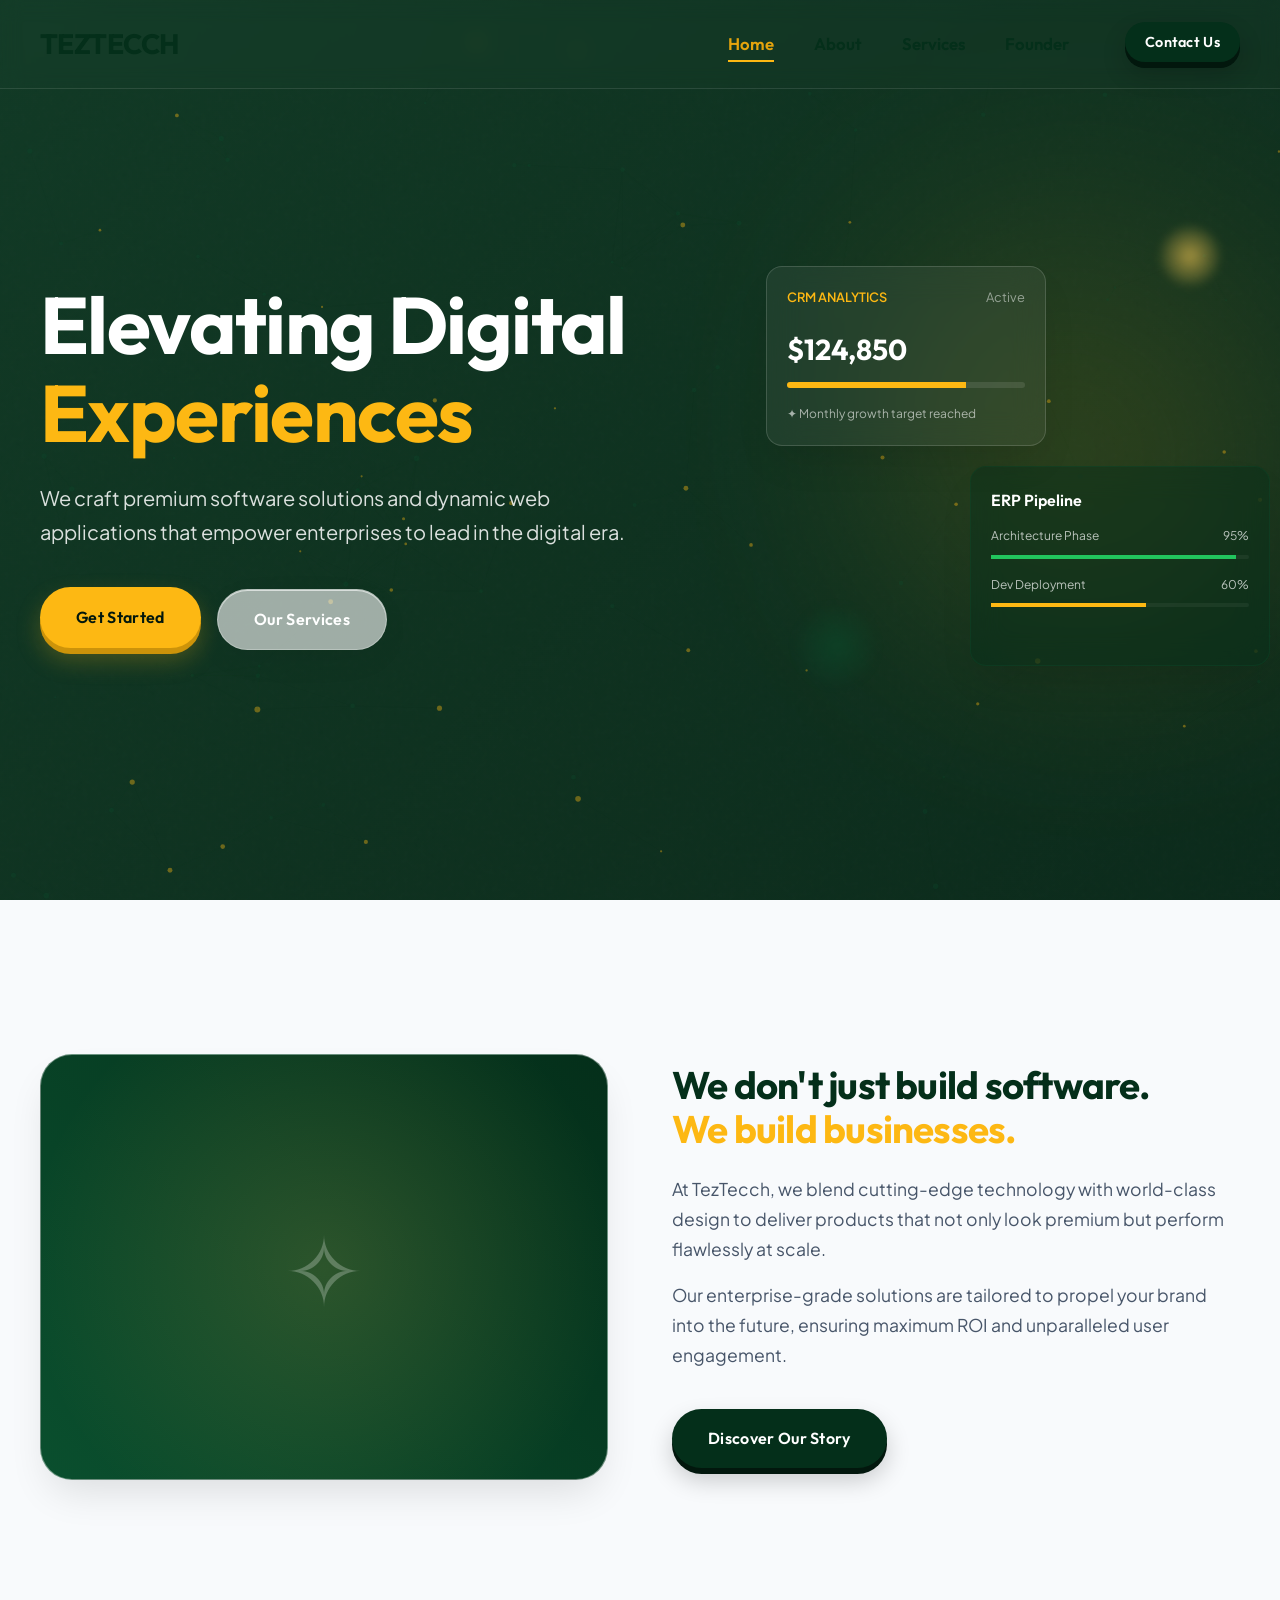
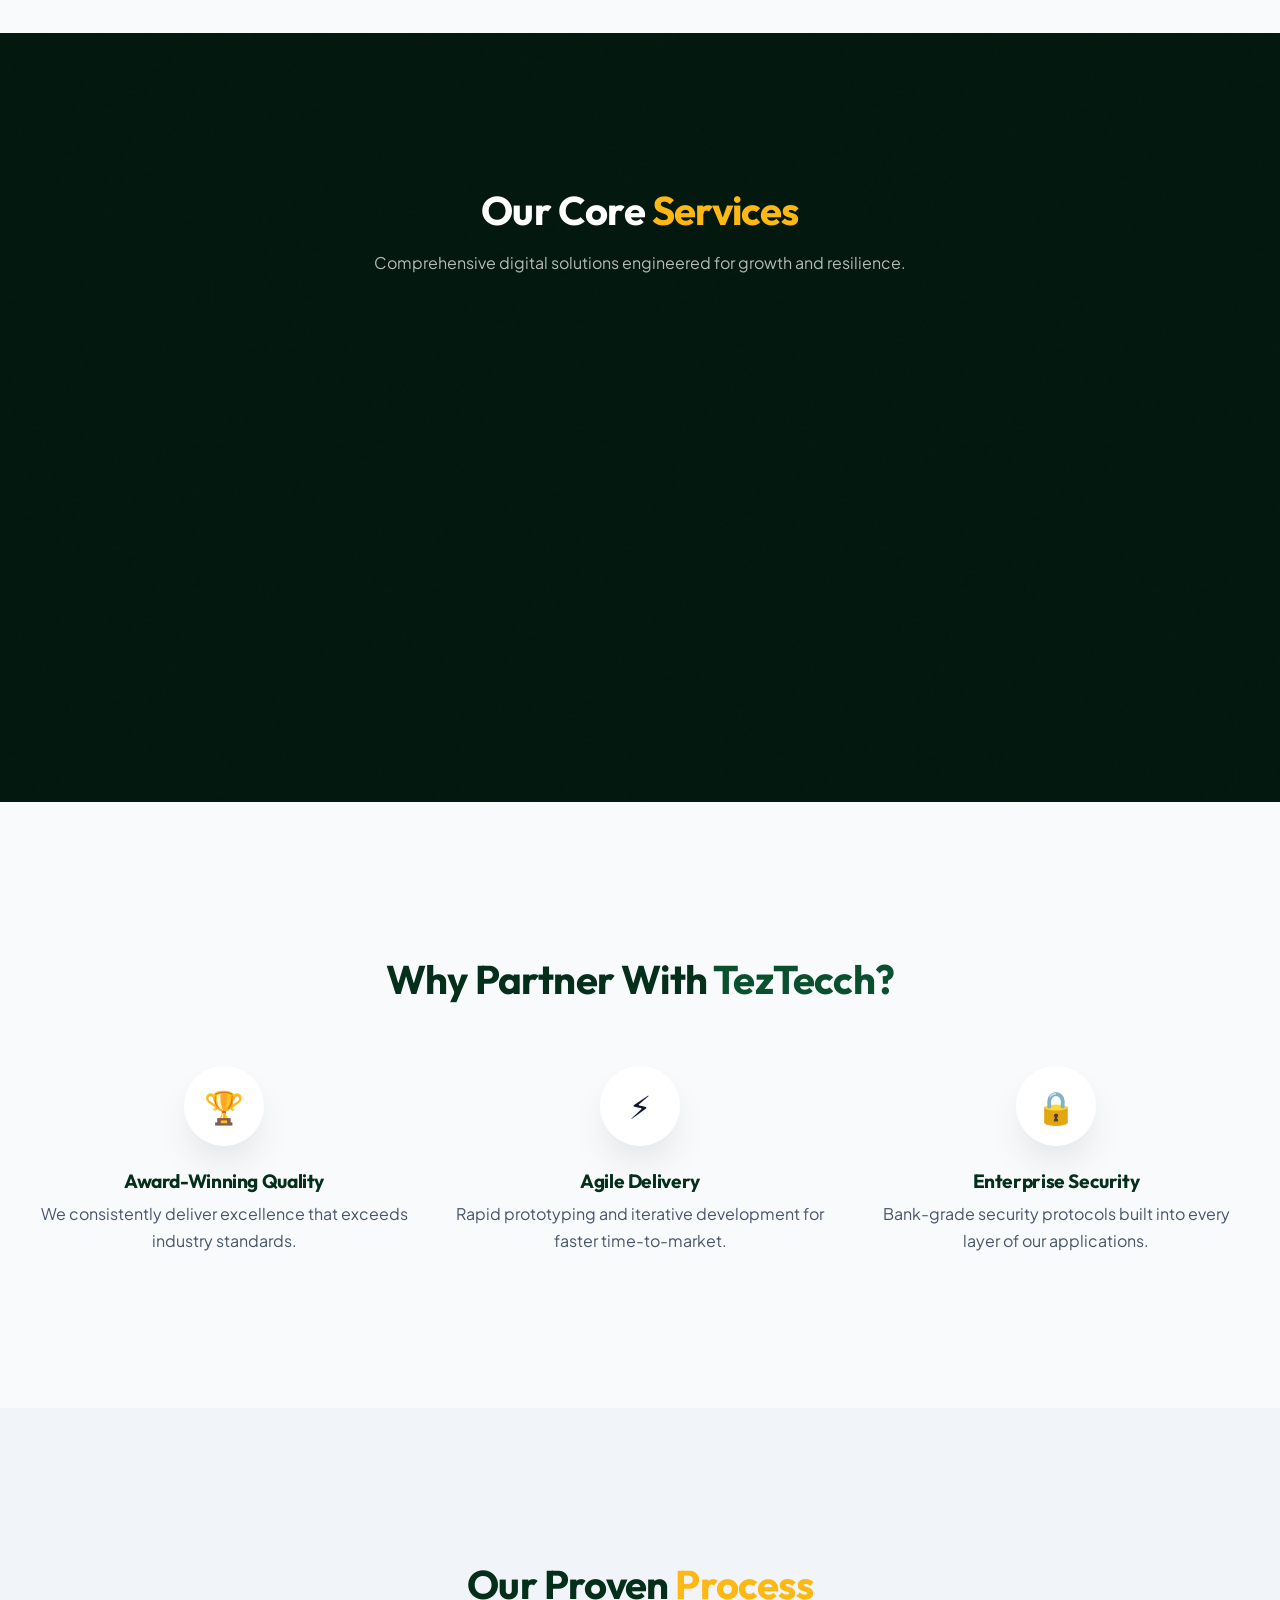
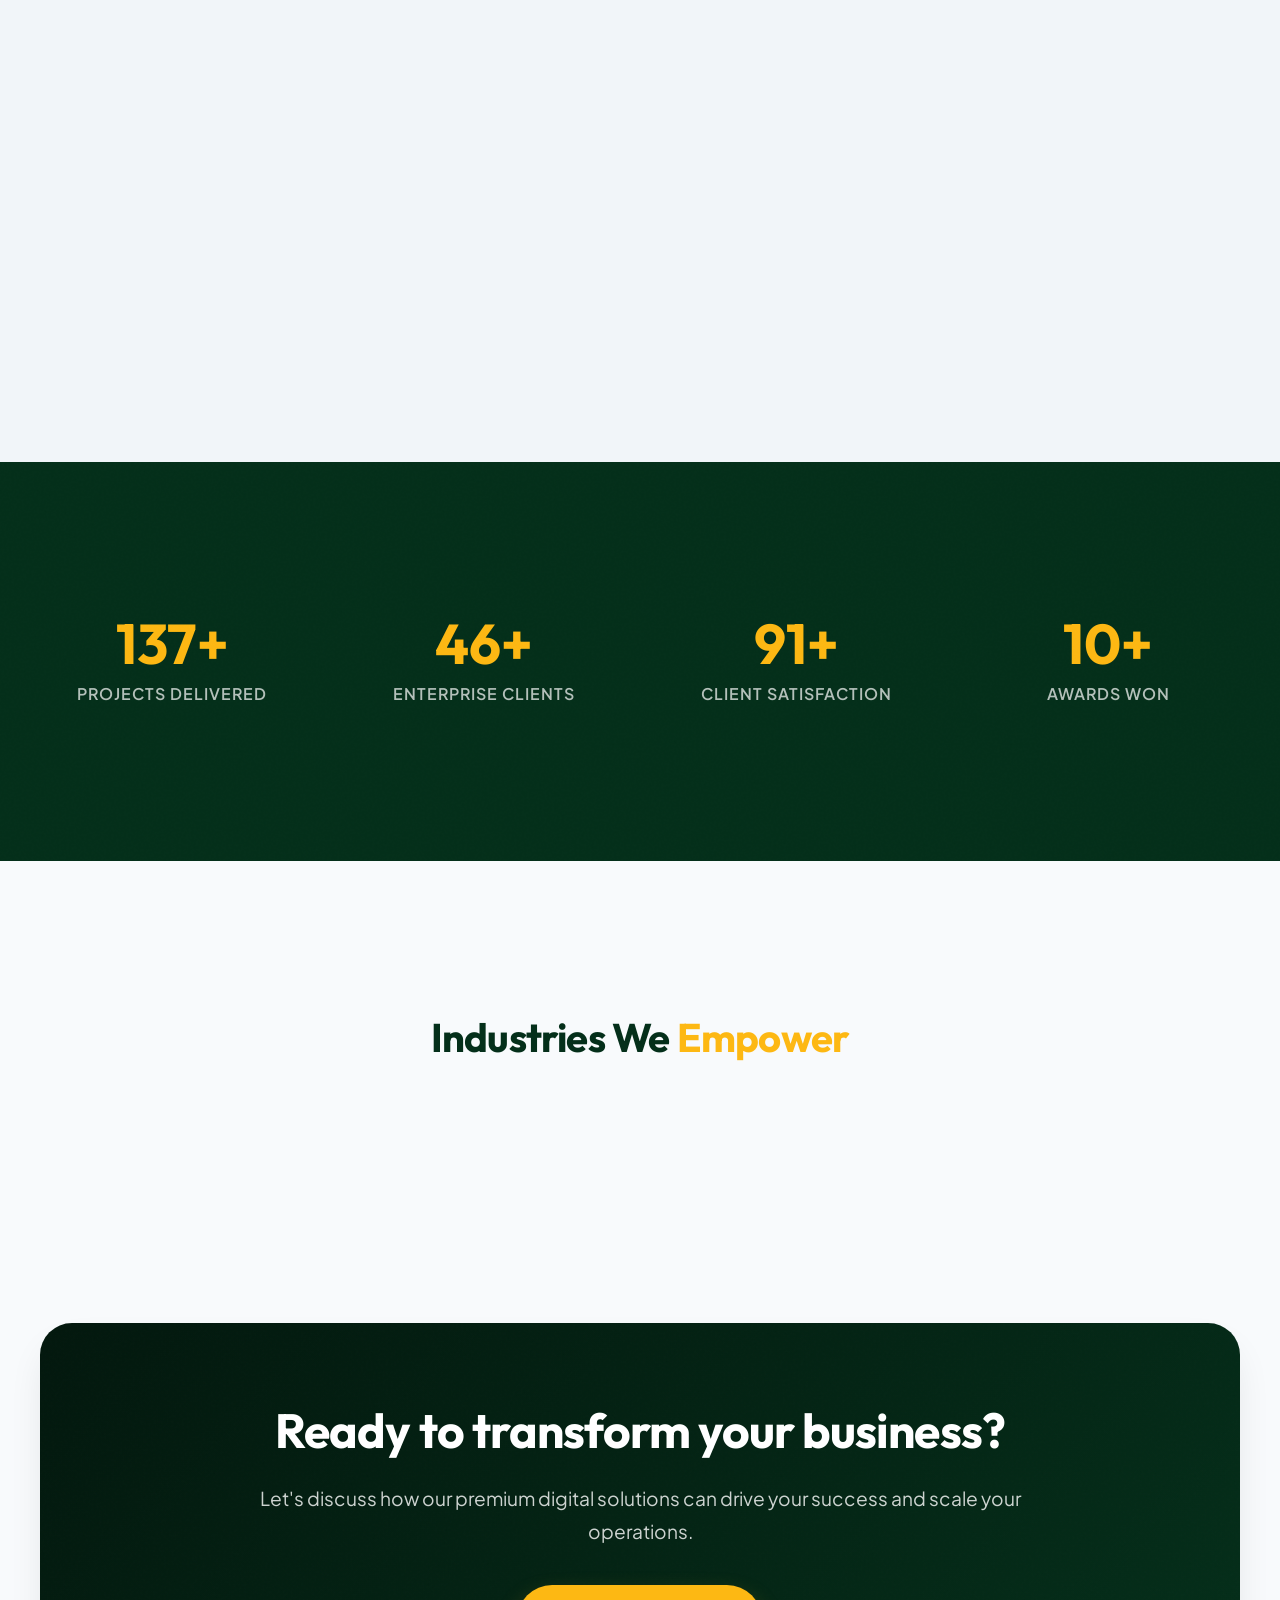
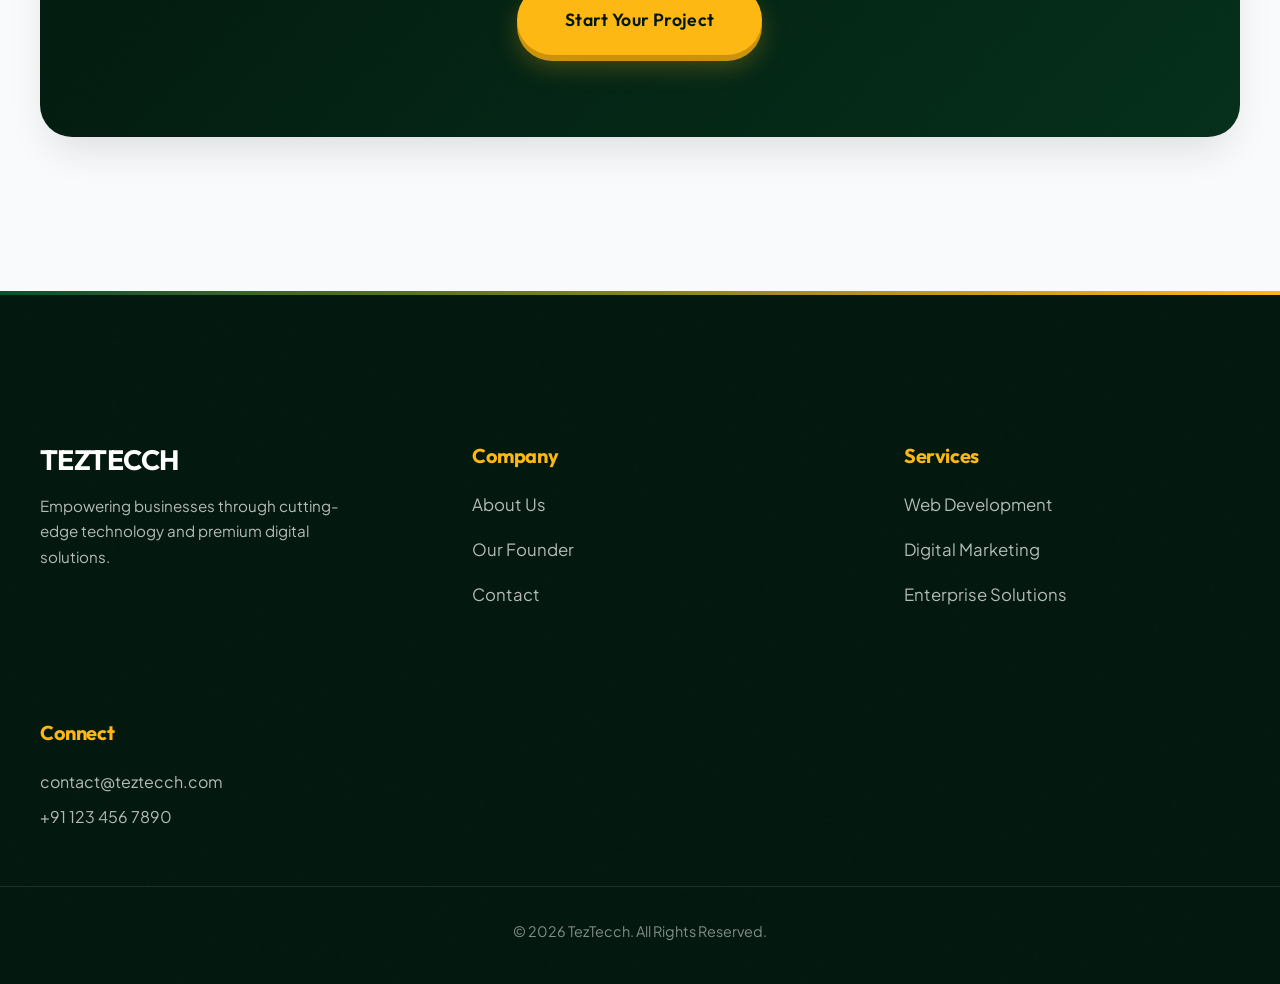
==== commit ae77e45e: "Premium motion design, interactive backgrounds, page transitions, and visual depth overhaul" ====
--- a/index.html
+++ b/index.html
@@ -25,7 +25,7 @@
                 <li><a href="about.html" class="nav-link">About</a></li>
                 <li><a href="services.html" class="nav-link">Services</a></li>
                 <li><a href="founder.html" class="nav-link">Founder</a></li>
-                <li><a href="contact.html" class="nav-link btn btn-primary nav-cta">Contact Us</a></li>
+                <li><a href="contact.html" class="nav-link btn btn-primary nav-cta btn-shine-sweep btn-glow-primary">Contact Us</a></li>
             </ul>
 
             <button class="mobile-menu-btn" id="mobile-menu-btn" aria-label="Toggle Menu">
@@ -38,41 +38,81 @@
 
     <main class="page-content" style="padding-top: 0;">
         <!-- 1. Hero Section -->
-        <section class="hero-section" style="position: relative; overflow: hidden; padding: 10rem 0 8rem; min-height: 90vh; display: flex; align-items: center; background: linear-gradient(135deg, var(--clr-primary-dark), var(--clr-primary)); color: white;">
-            <!-- Subtle Particle Background placeholder -->
-            <div id="particles-bg" style="position: absolute; top:0; left:0; width:100%; height:100%; opacity: 0.15; background-image: radial-gradient(circle at 50% 50%, rgba(255,255,255,0.1) 1px, transparent 1px); background-size: 30px 30px;"></div>
+        <section class="hero-section aurora-mesh" style="position: relative; overflow: hidden; padding: 12rem 0 10rem; min-height: 100vh; display: flex; align-items: center; color: white;">
+            <!-- Canvas Particle Network Overlay -->
+            <canvas id="hero-canvas" style="position: absolute; top:0; left:0; width:100%; height:100%; pointer-events: none; z-index: 2;"></canvas>
             
-            <div class="container" style="position: relative; z-index: 10;">
-                <div style="max-width: 850px;">
-                    <h1 class="animate-fade-up" style="font-size: clamp(3rem, 5vw + 1rem, 5rem); color: var(--clr-white); margin-bottom: 1.5rem; line-height: 1.1;">
+            <!-- Noise texture for premium look -->
+            <div class="noise-overlay"></div>
+            
+            <div class="container" style="position: relative; z-index: 10; display: grid; grid-template-columns: 1.2fr 0.8fr; gap: 4rem; align-items: center;">
+                <div>
+                    <h1 data-reveal class="reveal-rotate-in" style="font-size: clamp(3rem, 5vw + 1rem, 5.5rem); color: var(--clr-white); margin-bottom: 1.5rem; line-height: 1.1;">
                         Elevating Digital <br> <span style="color: var(--clr-accent);">Experiences</span>
                     </h1>
-                    <p class="animate-fade-up delay-100" style="font-size: 1.25rem; margin-bottom: 2.5rem; color: rgba(255,255,255,0.8); max-width: 600px;">
+                    <p data-reveal class="reveal-fade-up" style="font-size: 1.25rem; margin-bottom: 2.5rem; color: rgba(255,255,255,0.85); max-width: 600px;">
                         We craft premium software solutions and dynamic web applications that empower enterprises to lead in the digital era.
                     </p>
-                    <div class="animate-fade-up delay-200" style="display: flex; gap: 1rem; flex-wrap: wrap;">
-                        <a href="contact.html" class="btn btn-accent">Get Started</a>
-                        <a href="services.html" class="btn btn-glass" style="color: white; border-color: rgba(255,255,255,0.2);">Our Services</a>
-                    </div>
+                    <div data-reveal class="reveal-scale-in" style="display: flex; gap: 1rem; flex-wrap: wrap;">
+                        <a href="contact.html" class="btn btn-accent btn-shine-sweep btn-glow-accent">Get Started</a>
+                        <a href="services.html" class="btn btn-glass btn-shine-sweep" style="color: white; border-color: rgba(255,255,255,0.25);">Our Services</a>
+                    </div>
+                </div>
+
+                <!-- Floating Visual Dashboard mockups -->
+                <div class="desktop-only" style="position: relative; height: 400px; display: flex; align-items: center; justify-content: center;">
+                    <!-- CRM Panel -->
+                    <div class="card-glass float-crm" style="position: absolute; width: 280px; height: 180px; top: 0; left: -20px; background: rgba(255,255,255,0.06); border-color: rgba(255,255,255,0.15); z-index: 5; border-radius: var(--radius-md); padding: 1.25rem; box-shadow: var(--shadow-medium);">
+                        <div style="display: flex; justify-content: space-between; align-items: center; margin-bottom: 1rem;">
+                            <span style="font-size: 0.8rem; text-transform: uppercase; color: var(--clr-accent); font-weight: 600;">CRM Analytics</span>
+                            <span style="font-size: 0.8rem; color: rgba(255,255,255,0.5);">Active</span>
+                        </div>
+                        <div style="font-size: 1.8rem; font-weight: 700; font-family: var(--font-heading); margin-bottom: 0.5rem;">$124,850</div>
+                        <div style="width: 100%; height: 6px; background: rgba(255,255,255,0.1); border-radius: 3px; overflow: hidden;">
+                            <div style="width: 75%; height: 100%; background: var(--clr-accent);"></div>
+                        </div>
+                        <p style="font-size: 0.75rem; color: rgba(255,255,255,0.6); margin-top: 1rem;">✦ Monthly growth target reached</p>
+                    </div>
+
+                    <!-- ERP Dashboard Card -->
+                    <div class="card-glass float-dashboard" style="position: absolute; width: 300px; height: 200px; bottom: 0; right: -30px; background: rgba(4, 47, 26, 0.4); border-color: rgba(10, 79, 46, 0.3); z-index: 4; border-radius: var(--radius-md); padding: 1.25rem; box-shadow: var(--shadow-medium);">
+                        <div style="font-family: var(--font-heading); font-size: 1rem; font-weight: 600; margin-bottom: 0.75rem; color: var(--clr-white);">ERP Pipeline</div>
+                        <div style="display: flex; flex-direction: column; gap: 0.5rem;">
+                            <div style="display: flex; justify-content: space-between; font-size: 0.75rem; color: rgba(255,255,255,0.7);">
+                                <span>Architecture Phase</span><span>95%</span>
+                            </div>
+                            <div style="width: 100%; height: 4px; background: rgba(255,255,255,0.05); border-radius: 2px;">
+                                <div style="width: 95%; height: 100%; background: #22c55e;"></div>
+                            </div>
+                            <div style="display: flex; justify-content: space-between; font-size: 0.75rem; color: rgba(255,255,255,0.7); margin-top: 0.5rem;">
+                                <span>Dev Deployment</span><span>60%</span>
+                            </div>
+                            <div style="width: 100%; height: 4px; background: rgba(255,255,255,0.05); border-radius: 2px;">
+                                <div style="width: 60%; height: 100%; background: var(--clr-accent);"></div>
+                            </div>
+                        </div>
+                    </div>
+
+                    <!-- Decorative Floating geometric shapes -->
+                    <div class="float-geo" style="position: absolute; top: -40px; right: 20px; width: 60px; height: 60px; background: radial-gradient(circle, var(--clr-accent-light) 0%, transparent 80%); border-radius: 50%; filter: blur(5px); opacity: 0.6;"></div>
+                    <div class="float-geo" style="position: absolute; bottom: -20px; left: 10px; width: 80px; height: 80px; background: radial-gradient(circle, var(--clr-primary-light) 0%, transparent 80%); border-radius: 50%; filter: blur(5px); opacity: 0.5; animation-delay: -3s;"></div>
                 </div>
             </div>
             
-            <!-- Abstract Floating Element -->
-            <div class="animate-float" style="position: absolute; right: 5%; top: 30%; width: 300px; height: 300px; background: linear-gradient(45deg, var(--clr-accent), transparent); border-radius: 50%; filter: blur(80px); opacity: 0.5;"></div>
+            <div class="animate-float" style="position: absolute; right: -5%; top: 20%; width: 450px; height: 450px; background: linear-gradient(45deg, var(--clr-accent), transparent); border-radius: 50%; filter: blur(120px); opacity: 0.25; pointer-events: none;"></div>
         </section>
 
         <!-- 2. About Preview -->
-        <section class="section">
+        <section class="section" style="position: relative; overflow: hidden;">
             <div class="container">
                 <div style="display: grid; grid-template-columns: repeat(auto-fit, minmax(300px, 1fr)); gap: 4rem; align-items: center;">
-                    <div data-animate>
-                        <div class="card-glass" style="aspect-ratio: 4/3; background: linear-gradient(45deg, var(--clr-primary-light), var(--clr-primary)); border-radius: 2rem; position: relative; overflow: hidden; box-shadow: var(--shadow-medium);">
-                            <!-- Geometric accent inside image placeholder -->
-                            <div style="position: absolute; inset: -20%; background: radial-gradient(circle, var(--clr-accent-light) 0%, transparent 60%); opacity: 0.1;"></div>
-                            <div style="position: absolute; inset: 0; display: flex; align-items: center; justify-content: center; color: rgba(255,255,255,0.2); font-size: 5rem;">✧</div>
-                        </div>
-                    </div>
-                    <div data-animate class="delay-100">
+                    <div data-reveal class="reveal-fade-left">
+                        <div class="card-glass about-card" style="aspect-ratio: 4/3; background: linear-gradient(45deg, var(--clr-primary-light), var(--clr-primary)); border-radius: 2rem; position: relative; overflow: hidden; box-shadow: var(--shadow-medium);">
+                            <div style="position: absolute; inset: -20%; background: radial-gradient(circle, var(--clr-accent-light) 0%, transparent 60%); opacity: 0.15;"></div>
+                            <div style="position: absolute; inset: 0; display: flex; align-items: center; justify-content: center; color: rgba(255,255,255,0.25); font-size: 6rem; font-weight: 300;">✧</div>
+                        </div>
+                    </div>
+                    <div data-reveal class="reveal-fade-right">
                         <h2 style="margin-bottom: 1.5rem; font-size: clamp(2rem, 3vw, 2.5rem);">We don't just build software.<br><span style="color: var(--clr-accent);">We build businesses.</span></h2>
                         <p style="margin-bottom: 1rem; color: var(--clr-text-muted); font-size: 1.1rem;">
                             At TezTecch, we blend cutting-edge technology with world-class design to deliver products that not only look premium but perform flawlessly at scale.
@@ -80,7 +120,7 @@
                         <p style="margin-bottom: 2.5rem; color: var(--clr-text-muted); font-size: 1.1rem;">
                             Our enterprise-grade solutions are tailored to propel your brand into the future, ensuring maximum ROI and unparalleled user engagement.
                         </p>
-                        <a href="about.html" class="btn btn-primary">Discover Our Story</a>
+                        <a href="about.html" class="btn btn-primary btn-shine-sweep btn-glow-primary">Discover Our Story</a>
                     </div>
                 </div>
             </div>
@@ -88,29 +128,30 @@
 
         <!-- 3. Services -->
         <section class="section" style="background-color: var(--clr-primary-dark); color: white; position: relative; overflow: hidden;">
+            <div class="noise-overlay"></div>
             <div class="container" style="position: relative; z-index: 2;">
-                <div style="text-align: center; margin-bottom: 4rem;" data-animate>
+                <div style="text-align: center; margin-bottom: 4rem;" data-reveal class="reveal-blur-in">
                     <h2 style="color: white; font-size: 2.5rem;">Our Core <span style="color: var(--clr-accent);">Services</span></h2>
                     <p style="color: rgba(255,255,255,0.7); max-width: 600px; margin: 1rem auto 0;">Comprehensive digital solutions engineered for growth and resilience.</p>
                 </div>
                 
-                <div style="display: grid; grid-template-columns: repeat(auto-fit, minmax(260px, 1fr)); gap: 2rem;">
-                    <div class="card-glass hover-lift" style="background: rgba(255,255,255,0.03); border-color: rgba(255,255,255,0.08);" data-animate>
+                <div style="display: grid; grid-template-columns: repeat(auto-fit, minmax(260px, 1fr)); gap: 2rem;" data-reveal-group>
+                    <div class="card-glass service-card" style="background: rgba(255,255,255,0.03); border-color: rgba(255,255,255,0.08);" data-reveal class="reveal-scale-in">
                         <div style="font-size: 2.5rem; margin-bottom: 1rem; color: var(--clr-accent);">💻</div>
                         <h3 style="color: white; margin-bottom: 1rem; font-size: 1.25rem;">Web Development</h3>
                         <p style="color: rgba(255,255,255,0.6); font-size: 0.95rem;">Scalable, high-performance web applications built on modern frameworks.</p>
                     </div>
-                    <div class="card-glass hover-lift delay-100" style="background: rgba(255,255,255,0.03); border-color: rgba(255,255,255,0.08);" data-animate>
+                    <div class="card-glass service-card" style="background: rgba(255,255,255,0.03); border-color: rgba(255,255,255,0.08);" data-reveal class="reveal-scale-in">
                         <div style="font-size: 2.5rem; margin-bottom: 1rem; color: var(--clr-accent);">📱</div>
                         <h3 style="color: white; margin-bottom: 1rem; font-size: 1.25rem;">Mobile Apps</h3>
                         <p style="color: rgba(255,255,255,0.6); font-size: 0.95rem;">Native and cross-platform applications delivering seamless mobile experiences.</p>
                     </div>
-                    <div class="card-glass hover-lift delay-200" style="background: rgba(255,255,255,0.03); border-color: rgba(255,255,255,0.08);" data-animate>
+                    <div class="card-glass service-card" style="background: rgba(255,255,255,0.03); border-color: rgba(255,255,255,0.08);" data-reveal class="reveal-scale-in">
                         <div style="font-size: 2.5rem; margin-bottom: 1rem; color: var(--clr-accent);">🎨</div>
                         <h3 style="color: white; margin-bottom: 1rem; font-size: 1.25rem;">UI/UX Design</h3>
                         <p style="color: rgba(255,255,255,0.6); font-size: 0.95rem;">Intuitive, beautiful interfaces designed with the user journey at the core.</p>
                     </div>
-                    <div class="card-glass hover-lift delay-300" style="background: rgba(255,255,255,0.03); border-color: rgba(255,255,255,0.08);" data-animate>
+                    <div class="card-glass service-card" style="background: rgba(255,255,255,0.03); border-color: rgba(255,255,255,0.08);" data-reveal class="reveal-scale-in">
                         <div style="font-size: 2.5rem; margin-bottom: 1rem; color: var(--clr-accent);">🚀</div>
                         <h3 style="color: white; margin-bottom: 1rem; font-size: 1.25rem;">Digital Marketing</h3>
                         <p style="color: rgba(255,255,255,0.6); font-size: 0.95rem;">Data-driven strategies to amplify your reach and dominate your market.</p>
@@ -122,21 +163,21 @@
         <!-- 4. Why Choose Us -->
         <section class="section">
             <div class="container">
-                <div style="text-align: center; margin-bottom: 4rem;" data-animate>
+                <div style="text-align: center; margin-bottom: 4rem;" data-reveal class="reveal-blur-in">
                     <h2 style="font-size: 2.5rem;">Why Partner With <span style="color: var(--clr-primary-light);">TezTecch?</span></h2>
                 </div>
-                <div style="display: grid; grid-template-columns: repeat(auto-fit, minmax(250px, 1fr)); gap: 3rem;">
-                    <div style="text-align: center;" data-animate>
+                <div style="display: grid; grid-template-columns: repeat(auto-fit, minmax(250px, 1fr)); gap: 3rem;" data-reveal-group>
+                    <div style="text-align: center;" data-reveal class="reveal-fade-up">
                         <div style="width: 80px; height: 80px; background: var(--clr-surface); border-radius: 50%; display: flex; align-items: center; justify-content: center; margin: 0 auto 1.5rem; box-shadow: var(--shadow-medium); font-size: 2rem;">🏆</div>
                         <h4 style="margin-bottom: 0.5rem; color: var(--clr-primary); font-size: 1.2rem;">Award-Winning Quality</h4>
                         <p style="color: var(--clr-text-muted);">We consistently deliver excellence that exceeds industry standards.</p>
                     </div>
-                    <div style="text-align: center;" data-animate class="delay-100">
+                    <div style="text-align: center;" data-reveal class="reveal-fade-up">
                         <div style="width: 80px; height: 80px; background: var(--clr-surface); border-radius: 50%; display: flex; align-items: center; justify-content: center; margin: 0 auto 1.5rem; box-shadow: var(--shadow-medium); font-size: 2rem;">⚡</div>
                         <h4 style="margin-bottom: 0.5rem; color: var(--clr-primary); font-size: 1.2rem;">Agile Delivery</h4>
                         <p style="color: var(--clr-text-muted);">Rapid prototyping and iterative development for faster time-to-market.</p>
                     </div>
-                    <div style="text-align: center;" data-animate class="delay-200">
+                    <div style="text-align: center;" data-reveal class="reveal-fade-up">
                         <div style="width: 80px; height: 80px; background: var(--clr-surface); border-radius: 50%; display: flex; align-items: center; justify-content: center; margin: 0 auto 1.5rem; box-shadow: var(--shadow-medium); font-size: 2rem;">🔒</div>
                         <h4 style="margin-bottom: 0.5rem; color: var(--clr-primary); font-size: 1.2rem;">Enterprise Security</h4>
                         <p style="color: var(--clr-text-muted);">Bank-grade security protocols built into every layer of our applications.</p>
@@ -146,28 +187,28 @@
         </section>
 
         <!-- 5. Development Process -->
-        <section class="section" style="background-color: #f1f5f9;">
-            <div class="container">
-                <div style="text-align: center; margin-bottom: 4rem;" data-animate>
+        <section class="section" style="background-color: #f1f5f9; position: relative;">
+            <div class="container">
+                <div style="text-align: center; margin-bottom: 4rem;" data-reveal class="reveal-blur-in">
                     <h2 style="font-size: 2.5rem;">Our Proven <span style="color: var(--clr-accent);">Process</span></h2>
                 </div>
-                <div style="display: flex; flex-wrap: wrap; justify-content: center; gap: 2rem;">
-                    <div class="card hover-lift" style="flex: 1; min-width: 220px; text-align: center;" data-animate>
+                <div style="display: flex; flex-wrap: wrap; justify-content: center; gap: 2rem;" data-reveal-group>
+                    <div class="card hover-lift" style="flex: 1; min-width: 220px; text-align: center; background: var(--clr-surface); border-radius: var(--radius-md); padding: var(--spacing-lg) var(--spacing-md);" data-reveal class="reveal-fade-up">
                         <div style="font-family: var(--font-heading); font-size: 4rem; color: var(--clr-accent); font-weight: 700; opacity: 0.2; line-height: 1; margin-bottom: 1rem;">01</div>
                         <h4 style="margin-bottom: 0.5rem; color: var(--clr-primary);">Discovery</h4>
                         <p style="font-size: 0.9rem; color: var(--clr-text-muted);">Understanding your goals and requirements deeply.</p>
                     </div>
-                    <div class="card hover-lift delay-100" style="flex: 1; min-width: 220px; text-align: center;" data-animate>
+                    <div class="card hover-lift" style="flex: 1; min-width: 220px; text-align: center; background: var(--clr-surface); border-radius: var(--radius-md); padding: var(--spacing-lg) var(--spacing-md);" data-reveal class="reveal-fade-up">
                         <div style="font-family: var(--font-heading); font-size: 4rem; color: var(--clr-accent); font-weight: 700; opacity: 0.2; line-height: 1; margin-bottom: 1rem;">02</div>
                         <h4 style="margin-bottom: 0.5rem; color: var(--clr-primary);">Design</h4>
                         <p style="font-size: 0.9rem; color: var(--clr-text-muted);">Crafting intuitive user journeys and stunning visuals.</p>
                     </div>
-                    <div class="card hover-lift delay-200" style="flex: 1; min-width: 220px; text-align: center;" data-animate>
+                    <div class="card hover-lift" style="flex: 1; min-width: 220px; text-align: center; background: var(--clr-surface); border-radius: var(--radius-md); padding: var(--spacing-lg) var(--spacing-md);" data-reveal class="reveal-fade-up">
                         <div style="font-family: var(--font-heading); font-size: 4rem; color: var(--clr-accent); font-weight: 700; opacity: 0.2; line-height: 1; margin-bottom: 1rem;">03</div>
                         <h4 style="margin-bottom: 0.5rem; color: var(--clr-primary);">Development</h4>
                         <p style="font-size: 0.9rem; color: var(--clr-text-muted);">Building scalable, robust, and secure architectures.</p>
                     </div>
-                    <div class="card hover-lift delay-300" style="flex: 1; min-width: 220px; text-align: center;" data-animate>
+                    <div class="card hover-lift" style="flex: 1; min-width: 220px; text-align: center; background: var(--clr-surface); border-radius: var(--radius-md); padding: var(--spacing-lg) var(--spacing-md);" data-reveal class="reveal-fade-up">
                         <div style="font-family: var(--font-heading); font-size: 4rem; color: var(--clr-accent); font-weight: 700; opacity: 0.2; line-height: 1; margin-bottom: 1rem;">04</div>
                         <h4 style="margin-bottom: 0.5rem; color: var(--clr-primary);">Deployment</h4>
                         <p style="font-size: 0.9rem; color: var(--clr-text-muted);">Launching your product and providing ongoing support.</p>
@@ -177,23 +218,24 @@
         </section>
 
         <!-- 6. Statistics -->
-        <section class="section" style="background: var(--clr-primary); color: white;">
-            <div class="container">
-                <div style="display: grid; grid-template-columns: repeat(auto-fit, minmax(200px, 1fr)); gap: 3rem; text-align: center;">
-                    <div data-animate>
-                        <div style="font-size: 3.5rem; font-weight: 700; font-family: var(--font-heading); color: var(--clr-accent); margin-bottom: 0.5rem;">150+</div>
+        <section class="section" style="background: var(--clr-primary); color: white; position: relative; overflow: hidden;">
+            <div class="noise-overlay"></div>
+            <div class="container">
+                <div style="display: grid; grid-template-columns: repeat(auto-fit, minmax(200px, 1fr)); gap: 3rem; text-align: center;" data-reveal-group>
+                    <div data-reveal class="reveal-scale-in">
+                        <div class="stat-number" data-target="150" style="font-size: 3.5rem; font-weight: 700; font-family: var(--font-heading); color: var(--clr-accent); margin-bottom: 0.5rem; transition: text-shadow 0.3s ease;">0+</div>
                         <div style="font-size: 1rem; color: rgba(255,255,255,0.7); text-transform: uppercase; letter-spacing: 1px; font-weight: 600;">Projects Delivered</div>
                     </div>
-                    <div data-animate class="delay-100">
-                        <div style="font-size: 3.5rem; font-weight: 700; font-family: var(--font-heading); color: var(--clr-accent); margin-bottom: 0.5rem;">50+</div>
+                    <div data-reveal class="reveal-scale-in">
+                        <div class="stat-number" data-target="50" style="font-size: 3.5rem; font-weight: 700; font-family: var(--font-heading); color: var(--clr-accent); margin-bottom: 0.5rem; transition: text-shadow 0.3s ease;">0+</div>
                         <div style="font-size: 1rem; color: rgba(255,255,255,0.7); text-transform: uppercase; letter-spacing: 1px; font-weight: 600;">Enterprise Clients</div>
                     </div>
-                    <div data-animate class="delay-200">
-                        <div style="font-size: 3.5rem; font-weight: 700; font-family: var(--font-heading); color: var(--clr-accent); margin-bottom: 0.5rem;">99%</div>
+                    <div data-reveal class="reveal-scale-in">
+                        <div class="stat-number" data-target="99" style="font-size: 3.5rem; font-weight: 700; font-family: var(--font-heading); color: var(--clr-accent); margin-bottom: 0.5rem; transition: text-shadow 0.3s ease;">0%</div>
                         <div style="font-size: 1rem; color: rgba(255,255,255,0.7); text-transform: uppercase; letter-spacing: 1px; font-weight: 600;">Client Satisfaction</div>
                     </div>
-                    <div data-animate class="delay-300">
-                        <div style="font-size: 3.5rem; font-weight: 700; font-family: var(--font-heading); color: var(--clr-accent); margin-bottom: 0.5rem;">10+</div>
+                    <div data-reveal class="reveal-scale-in">
+                        <div class="stat-number" data-target="10" style="font-size: 3.5rem; font-weight: 700; font-family: var(--font-heading); color: var(--clr-accent); margin-bottom: 0.5rem; transition: text-shadow 0.3s ease;">0+</div>
                         <div style="font-size: 1rem; color: rgba(255,255,255,0.7); text-transform: uppercase; letter-spacing: 1px; font-weight: 600;">Awards Won</div>
                     </div>
                 </div>
@@ -203,14 +245,14 @@
         <!-- 7. Industries -->
         <section class="section">
             <div class="container" style="text-align: center;">
-                <h2 style="margin-bottom: 3rem; font-size: 2.5rem;" data-animate>Industries We <span style="color: var(--clr-accent);">Empower</span></h2>
-                <div style="display: flex; flex-wrap: wrap; justify-content: center; gap: 1rem;">
-                    <div class="card-glass hover-lift" style="padding: 1rem 2rem; border-radius: var(--radius-pill); font-weight: 600;" data-animate>🏥 Healthcare</div>
-                    <div class="card-glass hover-lift delay-100" style="padding: 1rem 2rem; border-radius: var(--radius-pill); font-weight: 600;" data-animate>💳 FinTech</div>
-                    <div class="card-glass hover-lift delay-200" style="padding: 1rem 2rem; border-radius: var(--radius-pill); font-weight: 600;" data-animate>🛒 E-Commerce</div>
-                    <div class="card-glass hover-lift delay-300" style="padding: 1rem 2rem; border-radius: var(--radius-pill); font-weight: 600;" data-animate>🏢 Real Estate</div>
-                    <div class="card-glass hover-lift delay-400" style="padding: 1rem 2rem; border-radius: var(--radius-pill); font-weight: 600;" data-animate>🎓 Education</div>
-                    <div class="card-glass hover-lift delay-500" style="padding: 1rem 2rem; border-radius: var(--radius-pill); font-weight: 600;" data-animate>🏭 Manufacturing</div>
+                <h2 style="margin-bottom: 3rem; font-size: 2.5rem;" data-reveal class="reveal-blur-in">Industries We <span style="color: var(--clr-accent);">Empower</span></h2>
+                <div style="display: flex; flex-wrap: wrap; justify-content: center; gap: 1rem;" data-reveal-group>
+                    <div class="card-glass hover-lift" style="padding: 1rem 2rem; border-radius: var(--radius-pill); font-weight: 600;" data-reveal class="reveal-scale-in">🏥 Healthcare</div>
+                    <div class="card-glass hover-lift" style="padding: 1rem 2rem; border-radius: var(--radius-pill); font-weight: 600;" data-reveal class="reveal-scale-in">💳 FinTech</div>
+                    <div class="card-glass hover-lift" style="padding: 1rem 2rem; border-radius: var(--radius-pill); font-weight: 600;" data-reveal class="reveal-scale-in">🛒 E-Commerce</div>
+                    <div class="card-glass hover-lift" style="padding: 1rem 2rem; border-radius: var(--radius-pill); font-weight: 600;" data-reveal class="reveal-scale-in">🏢 Real Estate</div>
+                    <div class="card-glass hover-lift" style="padding: 1rem 2rem; border-radius: var(--radius-pill); font-weight: 600;" data-reveal class="reveal-scale-in">🎓 Education</div>
+                    <div class="card-glass hover-lift" style="padding: 1rem 2rem; border-radius: var(--radius-pill); font-weight: 600;" data-reveal class="reveal-scale-in">🏭 Manufacturing</div>
                 </div>
             </div>
         </section>
@@ -218,12 +260,13 @@
         <!-- 8. CTA -->
         <section class="section" style="padding-top: 0;">
             <div class="container">
-                <div class="card-glass" style="background: linear-gradient(135deg, var(--clr-primary-dark), var(--clr-primary)); color: white; text-align: center; border-radius: 2rem; padding: 5rem 2rem; border: none; box-shadow: var(--shadow-medium);">
-                    <div style="max-width: 800px; margin: 0 auto;">
-                        <h2 style="color: white; font-size: clamp(2rem, 4vw, 3rem); margin-bottom: 1.5rem;" data-animate>Ready to transform your business?</h2>
-                        <p style="font-size: 1.2rem; color: rgba(255,255,255,0.8); margin-bottom: 2.5rem;" data-animate class="delay-100">Let's discuss how our premium digital solutions can drive your success and scale your operations.</p>
-                        <div data-animate class="delay-200">
-                            <a href="contact.html" class="btn btn-accent animate-pulse-glow" style="font-size: 1.1rem; padding: 1.25rem 3rem;">Start Your Project</a>
+                <div class="card-glass" style="background: linear-gradient(135deg, var(--clr-primary-dark), var(--clr-primary)); color: white; text-align: center; border-radius: 2rem; padding: 5rem 2rem; border: none; box-shadow: var(--shadow-medium); position: relative; overflow: hidden;">
+                    <div class="noise-overlay"></div>
+                    <div style="max-width: 800px; margin: 0 auto; position: relative; z-index: 10;">
+                        <h2 style="color: white; font-size: clamp(2rem, 4vw, 3rem); margin-bottom: 1.5rem;" data-reveal class="reveal-rotate-in">Ready to transform your business?</h2>
+                        <p style="font-size: 1.2rem; color: rgba(255,255,255,0.8); margin-bottom: 2.5rem;" data-reveal class="reveal-fade-up">Let's discuss how our premium digital solutions can drive your success and scale your operations.</p>
+                        <div data-reveal class="reveal-scale-in">
+                            <a href="contact.html" class="btn btn-accent btn-shine-sweep btn-glow-accent" style="font-size: 1.1rem; padding: 1.25rem 3rem;">Start Your Project</a>
                         </div>
                     </div>
                 </div>
@@ -231,8 +274,9 @@
         </section>
     </main>
 
-    <footer class="footer">
-        <div class="container footer-grid">
+    <footer class="footer" style="position: relative; overflow: hidden;">
+        <div class="noise-overlay"></div>
+        <div class="container footer-grid" style="position: relative; z-index: 2;">
             <div class="footer-col">
                 <h3 class="footer-logo">TezTecch</h3>
                 <p style="color: rgba(255,255,255,0.7); margin-top: 1rem; font-size: 0.95rem;">
@@ -257,7 +301,7 @@
                 <p class="footer-contact">+91 123 456 7890</p>
             </div>
         </div>
-        <div class="container footer-bottom">
+        <div class="container footer-bottom" style="position: relative; z-index: 2;">
             <p class="footer-copyright">&copy; 2026 TezTecch. All Rights Reserved.</p>
         </div>
     </footer>
--- a/css/style.css
+++ b/css/style.css
@@ -822,3 +822,153 @@
     grid-template-columns: repeat(auto-fit, minmax(150px, 1fr));
     gap: var(--spacing-md);
 }
+
+/* ==========================================================================
+   PREMIUM MOTION & DEPTH STYLING UTILITIES
+   ========================================================================== */
+
+/* 3D Card Reflection Glare */
+.card-shine-glare {
+    position: absolute;
+    top: 0; left: 0; width: 100%; height: 100%;
+    pointer-events: none;
+    border-radius: inherit;
+    z-index: 5;
+    mix-blend-mode: screen;
+    transition: background 0.15s ease-out;
+}
+
+/* Card 3D Setup */
+.service-card, .founder-card, .contact-card, .timeline-item, .about-card {
+    position: relative;
+    transform-style: preserve-3d;
+    transition: transform 0.4s var(--ease-out-expo), box-shadow 0.4s var(--ease-out-expo), border-color 0.4s var(--ease-out-expo);
+    will-change: transform, box-shadow;
+}
+
+.service-card:hover {
+    border-color: rgba(253, 184, 19, 0.45);
+    box-shadow: 0 25px 60px -15px rgba(4, 47, 26, 0.25), 0 0 30px rgba(253, 184, 19, 0.15);
+}
+
+.founder-card:hover {
+    border-color: rgba(4, 47, 26, 0.3);
+    box-shadow: 0 30px 70px -20px rgba(0, 0, 0, 0.35);
+}
+
+/* Interactive Glowing Counter Stats */
+.stat-number.pulse-glow-highlight {
+    animation: counterGlow 1.2s ease-out forwards;
+}
+
+@keyframes counterGlow {
+    0% { transform: scale(1); text-shadow: 0 0 0 rgba(253, 184, 19, 0); }
+    50% { transform: scale(1.08); text-shadow: 0 0 20px rgba(253, 184, 19, 0.6); }
+    100% { transform: scale(1); text-shadow: 0 0 10px rgba(253, 184, 19, 0.2); }
+}
+
+/* Button Shiny Press / Loading State */
+.loading-spinner {
+    display: inline-block;
+    width: 16px;
+    height: 16px;
+    border: 2px solid rgba(255,255,255,0.3);
+    border-radius: 50%;
+    border-top-color: #fff;
+    animation: spinSpinner 0.8s linear infinite;
+    margin-right: 8px;
+    vertical-align: middle;
+}
+
+@keyframes spinSpinner {
+    to { transform: rotate(360deg); }
+}
+
+/* Validation Shaking Animation */
+@keyframes shakeAnimation {
+    0%, 100% { transform: translateX(0); }
+    20%, 60% { transform: translateX(-8px); }
+    40%, 80% { transform: translateX(8px); }
+}
+
+.shake-validation {
+    animation: shakeAnimation 0.5s ease-in-out;
+}
+
+/* Success SVG Checkmark & Alert styles */
+.success-alert {
+    display: flex;
+    align-items: center;
+    gap: var(--spacing-sm);
+    padding: 1.25rem;
+    background: rgba(10, 79, 46, 0.1);
+    border: 1px solid rgba(10, 79, 46, 0.3);
+    border-radius: var(--radius-md);
+    color: var(--clr-primary-light);
+    backdrop-filter: blur(10px);
+}
+
+.check-icon {
+    width: 28px;
+    height: 28px;
+    stroke: var(--clr-primary);
+    stroke-width: 4;
+    stroke-mlinecap: round;
+    stroke-linejoin: round;
+}
+
+.check-circle {
+    stroke-dasharray: 166;
+    stroke-dashoffset: 166;
+    stroke-width: 4;
+    stroke-miterlimit: 10;
+    stroke: var(--clr-primary);
+    fill: none;
+    animation: drawCircle 0.6s cubic-bezier(0.65, 0, 0.45, 1) forwards;
+}
+
+.check-path {
+    stroke-dasharray: 48;
+    stroke-dashoffset: 48;
+    animation: drawCheck 0.4s cubic-bezier(0.65, 0, 0.45, 1) 0.5s forwards;
+}
+
+@keyframes drawCircle {
+    to { stroke-dashoffset: 0; }
+}
+
+@keyframes drawCheck {
+    to { stroke-dashoffset: 0; }
+}
+
+/* Hamburger active transformation to X */
+#mobile-menu-btn.active span:nth-child(1) {
+    transform: translateY(8px) rotate(45deg);
+}
+
+#mobile-menu-btn.active span:nth-child(2) {
+    opacity: 0;
+    transform: translateX(-20px);
+}
+
+#mobile-menu-btn.active span:nth-child(3) {
+    transform: translateY(-8px) rotate(-45deg);
+}
+
+/* Active Nav Highlight Line */
+.nav-link {
+    position: relative;
+}
+.nav-link::after {
+    content: '';
+    position: absolute;
+    bottom: -4px; left: 0;
+    width: 0%; height: 2px;
+    background: var(--clr-accent);
+    transition: width var(--transition-fast);
+}
+.nav-link:hover::after,
+.nav-link.active::after {
+    width: 100%;
+}
+
--- a/css/animations.css
+++ b/css/animations.css
@@ -1,58 +1,228 @@
-/* Premium Fade In Up with Hardware Acceleration */
-@keyframes fadeInUp {
-    from {
-        opacity: 0;
-        transform: translate3d(0, 50px, 0) scale(0.98);
+/* ==========================================================================
+   TEZTECCH PREMIUM MOTION DESIGN SYSTEM
+   Custom hardware-accelerated animations and reveal effects.
+   ========================================================================== */
+
+/* --- Custom Easing Curves --- */
+:root {
+    --ease-out-expo: cubic-bezier(0.16, 1, 0.3, 1);
+    --ease-in-out-expo: cubic-bezier(0.87, 0, 0.13, 1);
+    --ease-out-back: cubic-bezier(0.34, 1.56, 0.64, 1);
+    --ease-out-quart: cubic-bezier(0.25, 1, 0.5, 1);
+}
+
+/* --- Reveal System Classes (Triggered via JS by adding .active) --- */
+[data-reveal] {
+    opacity: 0;
+    will-change: transform, opacity, filter;
+    transition: opacity 1.2s var(--ease-out-expo), transform 1.2s var(--ease-out-expo), filter 1.2s var(--ease-out-expo);
+}
+
+/* Fade Up Reveal */
+.reveal-fade-up {
+    transform: translate3d(0, 60px, 0);
+}
+.reveal-fade-up.active {
+    opacity: 1;
+    transform: translate3d(0, 0, 0);
+}
+
+/* Fade Left Reveal */
+.reveal-fade-left {
+    transform: translate3d(-60px, 0, 0);
+}
+.reveal-fade-left.active {
+    opacity: 1;
+    transform: translate3d(0, 0, 0);
+}
+
+/* Fade Right Reveal */
+.reveal-fade-right {
+    transform: translate3d(60px, 0, 0);
+}
+.reveal-fade-right.active {
+    opacity: 1;
+    transform: translate3d(0, 0, 0);
+}
+
+/* Scale In Reveal */
+.reveal-scale-in {
+    transform: translate3d(0, 0, 0) scale(0.92);
+}
+.reveal-scale-in.active {
+    opacity: 1;
+    transform: translate3d(0, 0, 0) scale(1);
+}
+
+/* Blur Reveal */
+.reveal-blur-in {
+    filter: blur(15px);
+    transform: scale(0.98);
+}
+.reveal-blur-in.active {
+    opacity: 1;
+    filter: blur(0);
+    transform: scale(1);
+}
+
+/* Rotate Reveal */
+.reveal-rotate-in {
+    transform: translate3d(0, 40px, 0) rotate3d(1, 0, 0, 15deg);
+    transform-origin: top center;
+}
+.reveal-rotate-in.active {
+    opacity: 1;
+    transform: translate3d(0, 0, 0) rotate3d(0, 0, 0, 0deg);
+}
+
+/* Mask Reveal (Using clip-path) */
+.reveal-mask {
+    clip-path: inset(100% 0 0 0);
+}
+.reveal-mask.active {
+    opacity: 1;
+    clip-path: inset(0 0 0 0);
+    transition: clip-path 1.4s var(--ease-out-expo), opacity 1.4s var(--ease-out-expo);
+}
+
+/* --- Floating Motions --- */
+@keyframes floatDashboard {
+    0% { transform: translate3d(0, 0, 0) rotate(0deg); }
+    50% { transform: translate3d(5px, -15px, 20px) rotate(1deg); }
+    100% { transform: translate3d(0, 0, 0) rotate(0deg); }
+}
+
+@keyframes floatCRM {
+    0% { transform: translate3d(0, 0, 0) rotate(0deg); }
+    50% { transform: translate3d(-10px, 12px, -15px) rotate(-1.5deg); }
+    100% { transform: translate3d(0, 0, 0) rotate(0deg); }
+}
+
+@keyframes floatGeometric {
+    0% { transform: translate3d(0, 0, 0) rotate(0deg) scale(1); }
+    50% { transform: translate3d(15px, -25px, 0) rotate(8deg) scale(1.03); }
+    100% { transform: translate3d(0, 0, 0) rotate(0deg) scale(1); }
+}
+
+.float-dashboard {
+    animation: floatDashboard 9s ease-in-out infinite;
+    transform-style: preserve-3d;
+}
+
+.float-crm {
+    animation: floatCRM 11s ease-in-out infinite;
+    transform-style: preserve-3d;
+}
+
+.float-geo {
+    animation: floatGeometric 14s ease-in-out infinite;
+}
+
+/* --- Aurora Mesh Gradients --- */
+@keyframes auroraMove {
+    0% { background-position: 0% 50%; }
+    50% { background-position: 100% 50%; }
+    100% { background-position: 0% 50%; }
+}
+
+.aurora-mesh {
+    background: linear-gradient(135deg, rgba(4, 47, 26, 0.95), rgba(2, 23, 13, 0.98)),
+                radial-gradient(circle at 20% 30%, rgba(253, 184, 19, 0.15) 0%, transparent 50%),
+                radial-gradient(circle at 80% 70%, rgba(10, 79, 46, 0.3) 0%, transparent 60%);
+    background-size: 200% 200%;
+    animation: auroraMove 20s ease-in-out infinite;
+}
+
+/* --- Noise Overlay Effect --- */
+.noise-overlay {
+    position: absolute;
+    top: 0; left: 0; width: 100%; height: 100%;
+    background-image: url("data:image/svg+xml,%3Csvg viewBox='0 0 200 200' xmlns='http://www.w3.org/2000/svg'%3E%3Cfilter id='noiseFilter'%3E%3CfeTurbulence type='fractalNoise' baseFrequency='0.8' numOctaves='3' stitchTiles='stitch'/%3E%3C/filter%3E%3Crect width='100%25' height='100%25' filter='url(%23noiseFilter)'/%3E%3C/svg%3E");
+    opacity: 0.015;
+    pointer-events: none;
+    z-index: 1;
+}
+
+/* --- Button Shine Sweep & Glows --- */
+.btn-shine-sweep {
+    position: relative;
+    overflow: hidden;
+}
+.btn-shine-sweep::after {
+    content: '';
+    position: absolute;
+    top: 0; left: -100%;
+    width: 60px; height: 100%;
+    background: linear-gradient(90deg, transparent, rgba(255, 255, 255, 0.4), transparent);
+    transform: skewX(-25deg);
+    transition: none;
+}
+.btn-shine-sweep:hover::after {
+    left: 150%;
+    transition: left 0.8s var(--ease-out-expo);
+}
+
+.btn-glow-accent:hover {
+    box-shadow: 0 0 30px rgba(253, 184, 19, 0.45), var(--shadow-3d-accent);
+}
+
+.btn-glow-primary:hover {
+    box-shadow: 0 0 30px rgba(10, 79, 46, 0.45), var(--shadow-3d);
+}
+
+/* --- Page Transition Overlay --- */
+.page-transition-overlay {
+    position: fixed;
+    top: 0; left: 0;
+    width: 100vw; height: 100vh;
+    background: var(--clr-primary-dark);
+    z-index: 9999;
+    transform: translate3d(0, -100%, 0);
+    pointer-events: none;
+    transition: transform 0.6s var(--ease-in-out-expo);
+}
+.page-transition-overlay.active {
+    transform: translate3d(0, 0, 0);
+    pointer-events: auto;
+}
+
+/* --- Scroll Progress Bar --- */
+.scroll-progress {
+    position: fixed;
+    top: 0; left: 0;
+    height: 4px;
+    background: linear-gradient(90deg, var(--clr-accent), var(--clr-primary-light));
+    z-index: 10000;
+    width: 0%;
+    transition: width 0.1s ease-out;
+}
+
+/* --- SVG Line Drawing Animation --- */
+.draw-svg path {
+    stroke-dasharray: 1000;
+    stroke-dashoffset: 1000;
+    transition: stroke-dashoffset 2.5s var(--ease-out-expo);
+}
+.draw-svg.active path {
+    stroke-dashoffset: 0;
+}
+
+/* --- Accessibility (prefers-reduced-motion) --- */
+@media (prefers-reduced-motion: reduce) {
+    [data-reveal],
+    .float-dashboard,
+    .float-crm,
+    .float-geo,
+    .aurora-mesh,
+    .btn-shine-sweep::after,
+    .page-transition-overlay,
+    .draw-svg path {
+        animation: none !important;
+        transition: none !important;
+        transform: none !important;
+        opacity: 1 !important;
+        filter: none !important;
+        clip-path: none !important;
+        stroke-dashoffset: 0 !important;
     }
-    to {
-        opacity: 1;
-        transform: translate3d(0, 0, 0) scale(1);
-    }
-}
-
-.animate-fade-up {
-    opacity: 0;
-    will-change: transform, opacity;
-    animation: fadeInUp 0.9s cubic-bezier(0.2, 0.8, 0.2, 1) forwards;
-}
-
-/* Floating 3D Effect with Smooth Rotation */
-@keyframes float {
-    0% { transform: translate3d(0px, 0px, 0px) rotate(0deg); }
-    33% { transform: translate3d(10px, -20px, 0px) rotate(2deg); }
-    66% { transform: translate3d(-10px, -15px, 0px) rotate(-1deg); }
-    100% { transform: translate3d(0px, 0px, 0px) rotate(0deg); }
-}
-
-.animate-float {
-    will-change: transform;
-    animation: float 8s ease-in-out infinite;
-}
-
-/* Subtle Pulse Glow */
-@keyframes pulseGlow {
-    0% { box-shadow: 0 0 0 0 rgba(253, 184, 19, 0.6); }
-    70% { box-shadow: 0 0 0 20px rgba(253, 184, 19, 0); }
-    100% { box-shadow: 0 0 0 0 rgba(253, 184, 19, 0); }
-}
-
-.animate-pulse-glow {
-    animation: pulseGlow 2.5s infinite cubic-bezier(0.25, 1, 0.5, 1);
-}
-
-/* Delays */
-.delay-100 { animation-delay: 100ms; }
-.delay-200 { animation-delay: 200ms; }
-.delay-300 { animation-delay: 300ms; }
-.delay-400 { animation-delay: 400ms; }
-.delay-500 { animation-delay: 500ms; }
-
-/* Micro-interactions: Advanced 3D Hover Lift */
-.hover-lift {
-    transition: transform var(--transition-bounce), box-shadow var(--transition-base);
-    will-change: transform, box-shadow;
-}
-.hover-lift:hover {
-    transform: translate3d(0, -12px, 0) scale(1.02);
-    box-shadow: var(--shadow-medium), 0 20px 40px rgba(0,0,0,0.1);
-}
+}
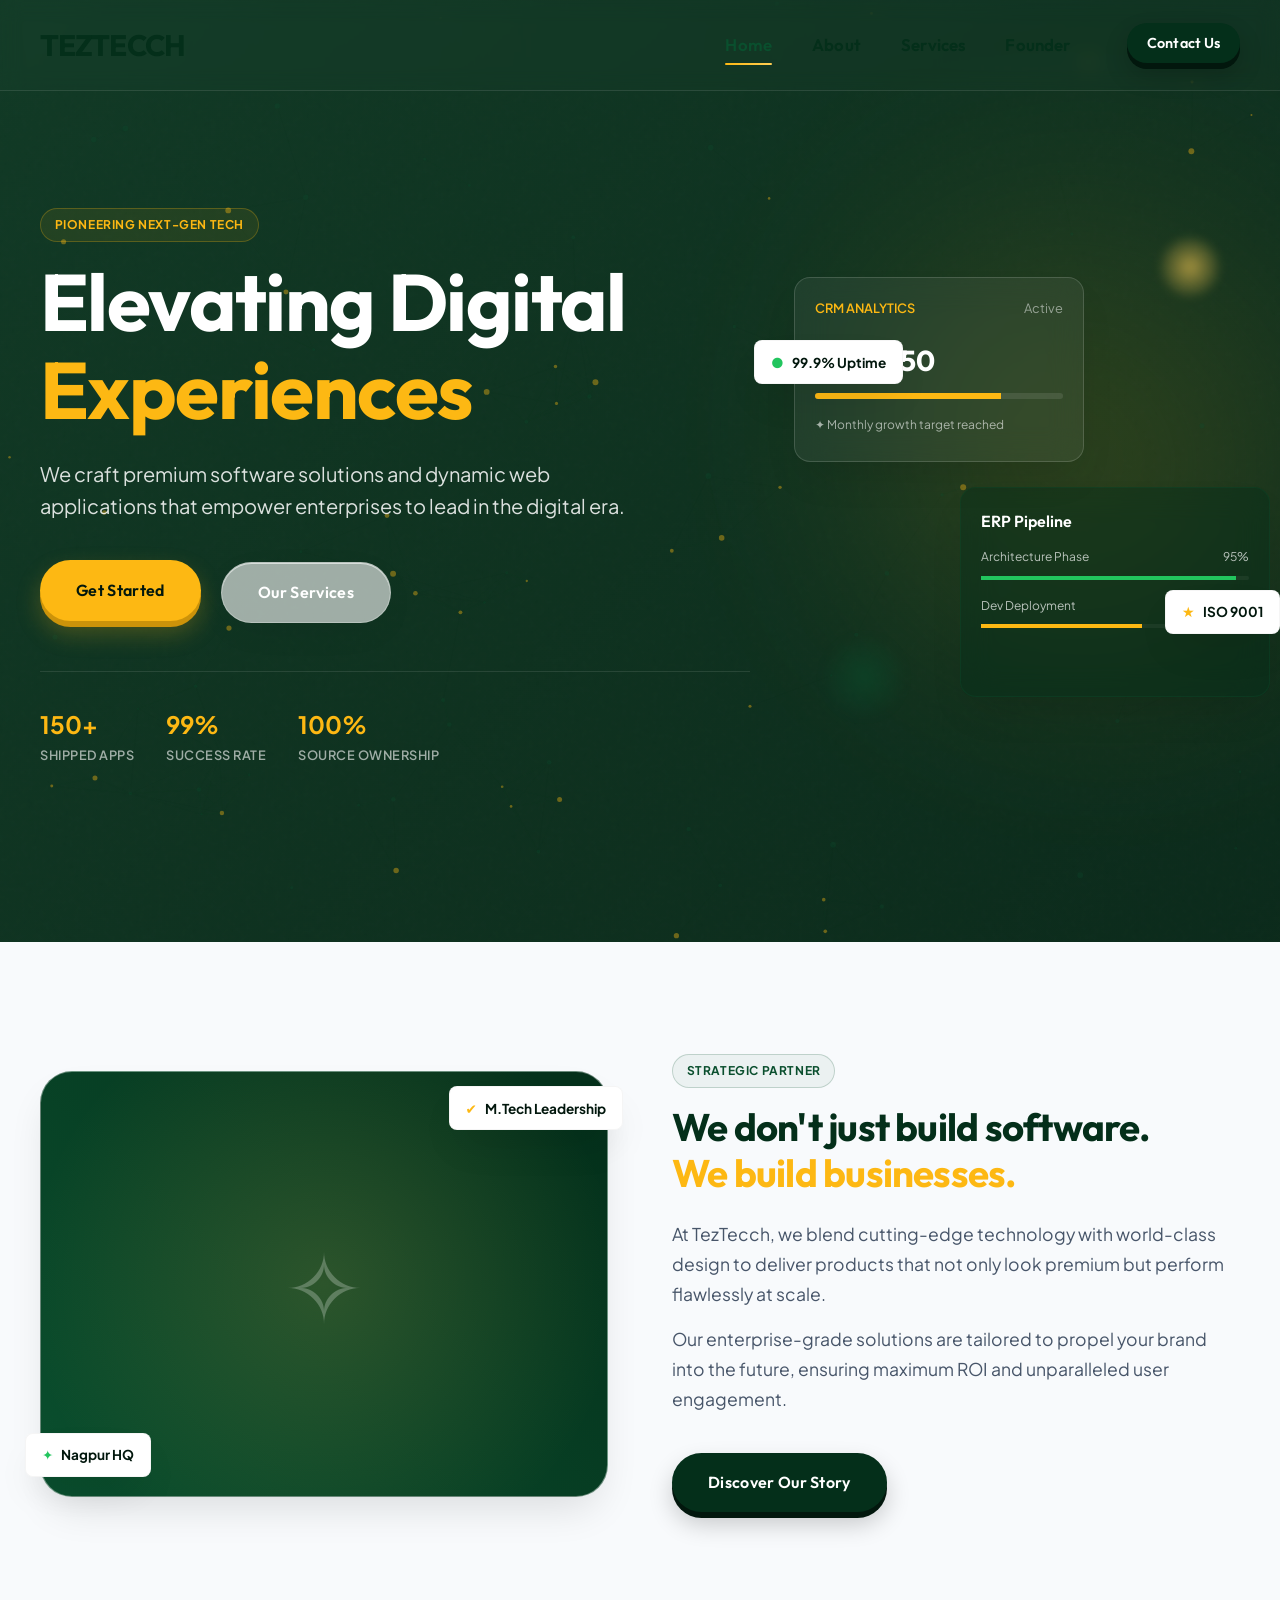
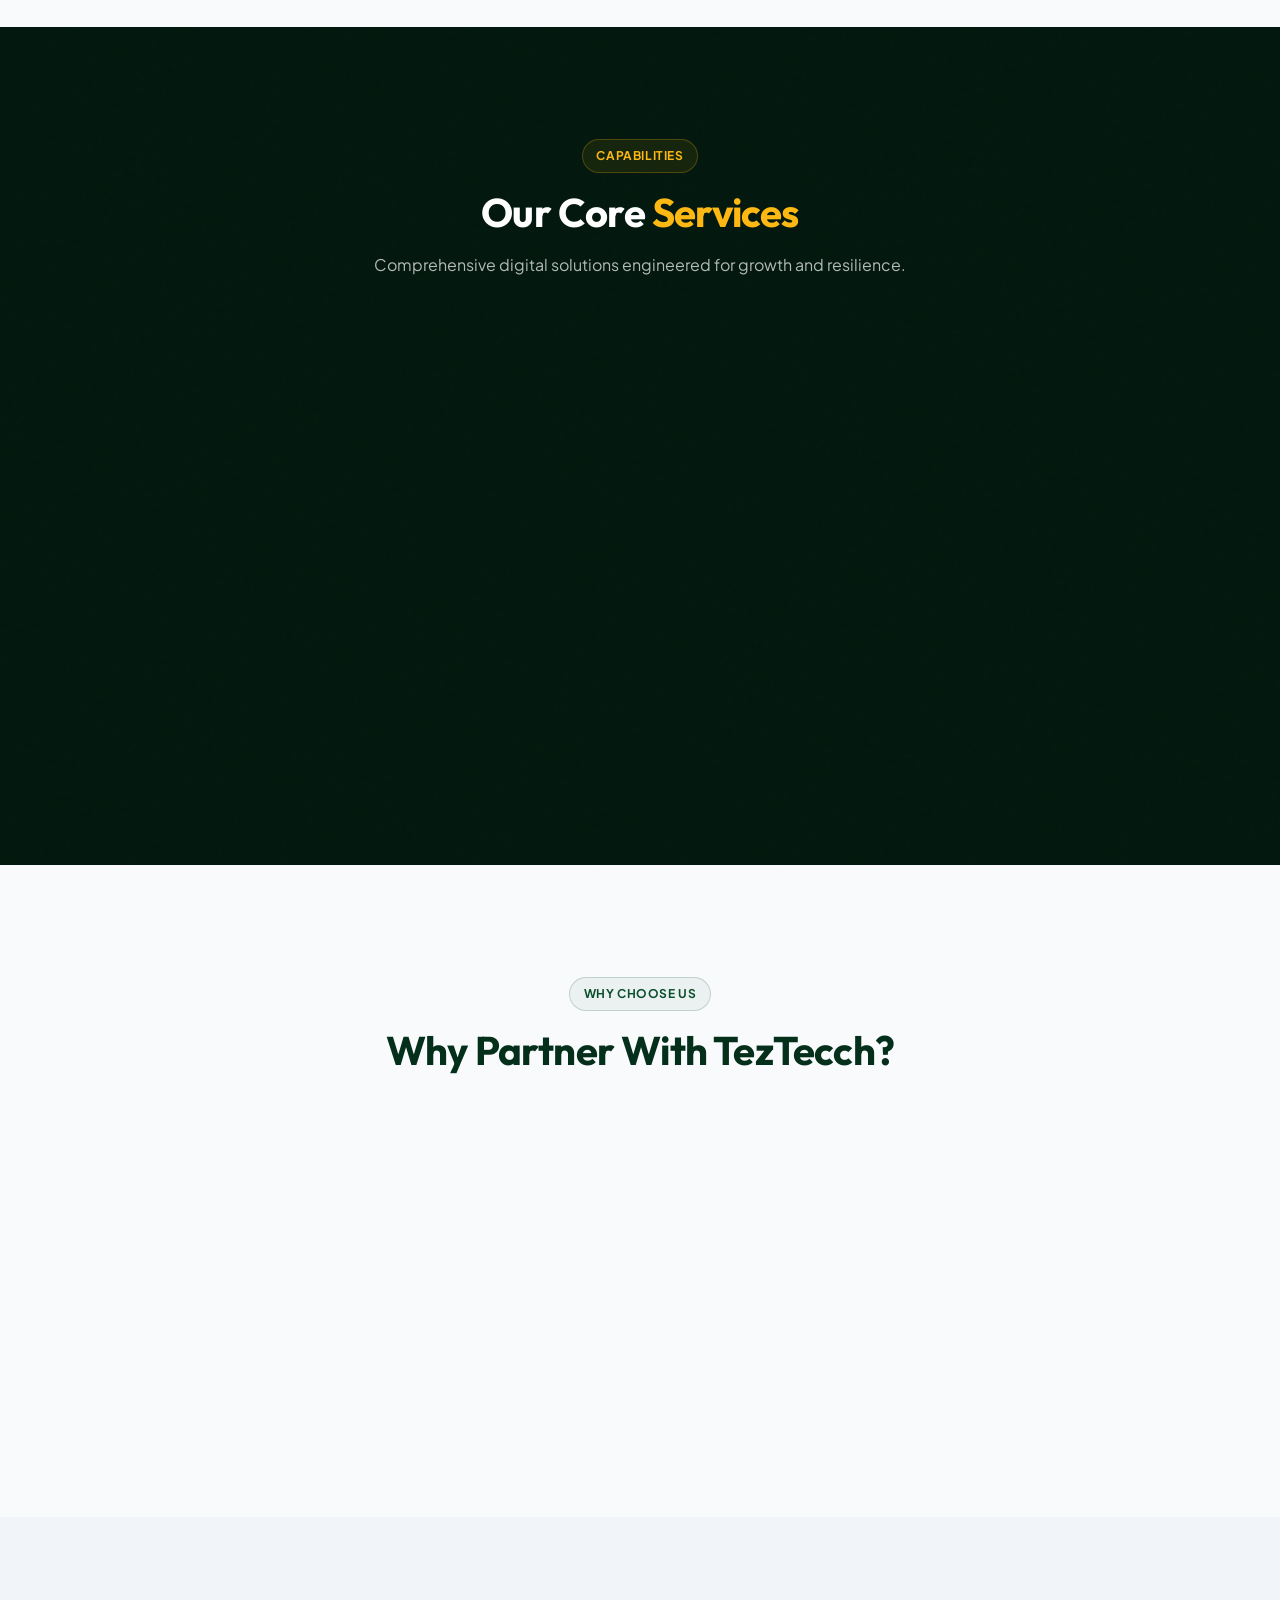
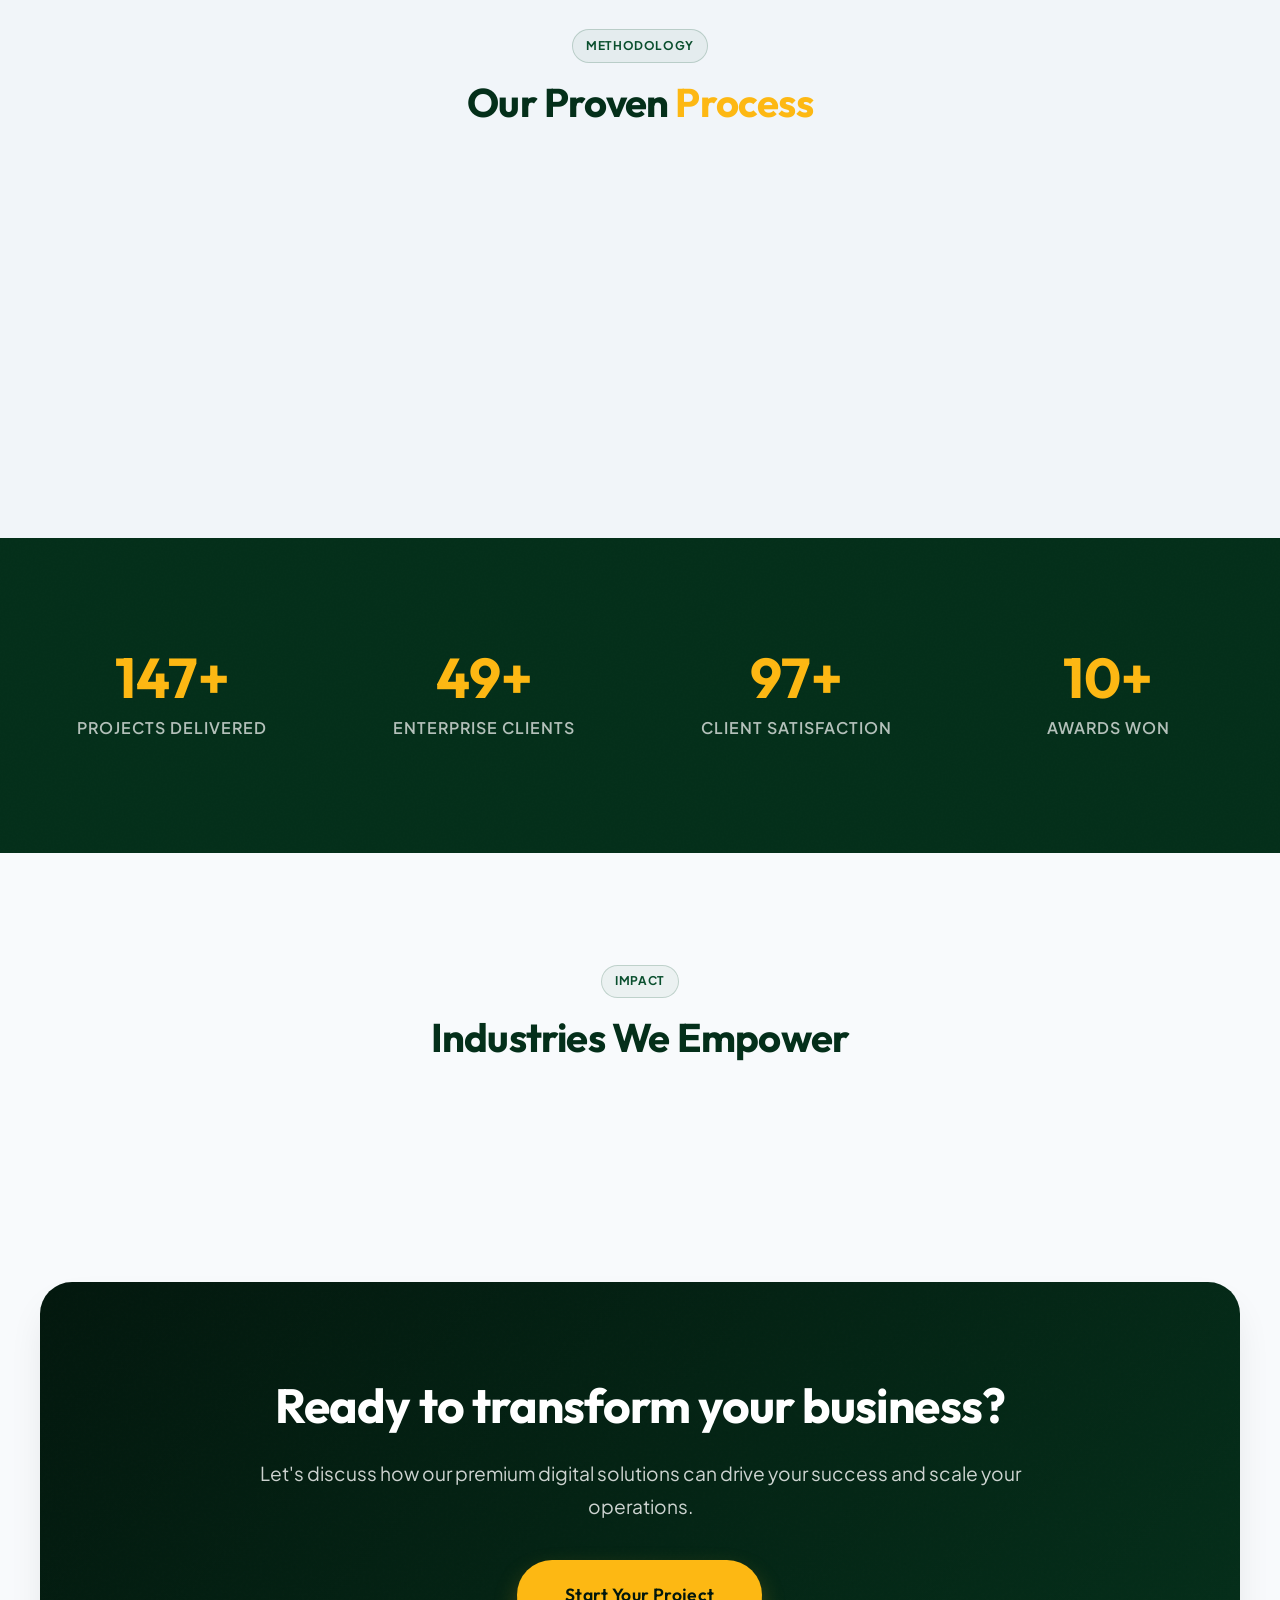
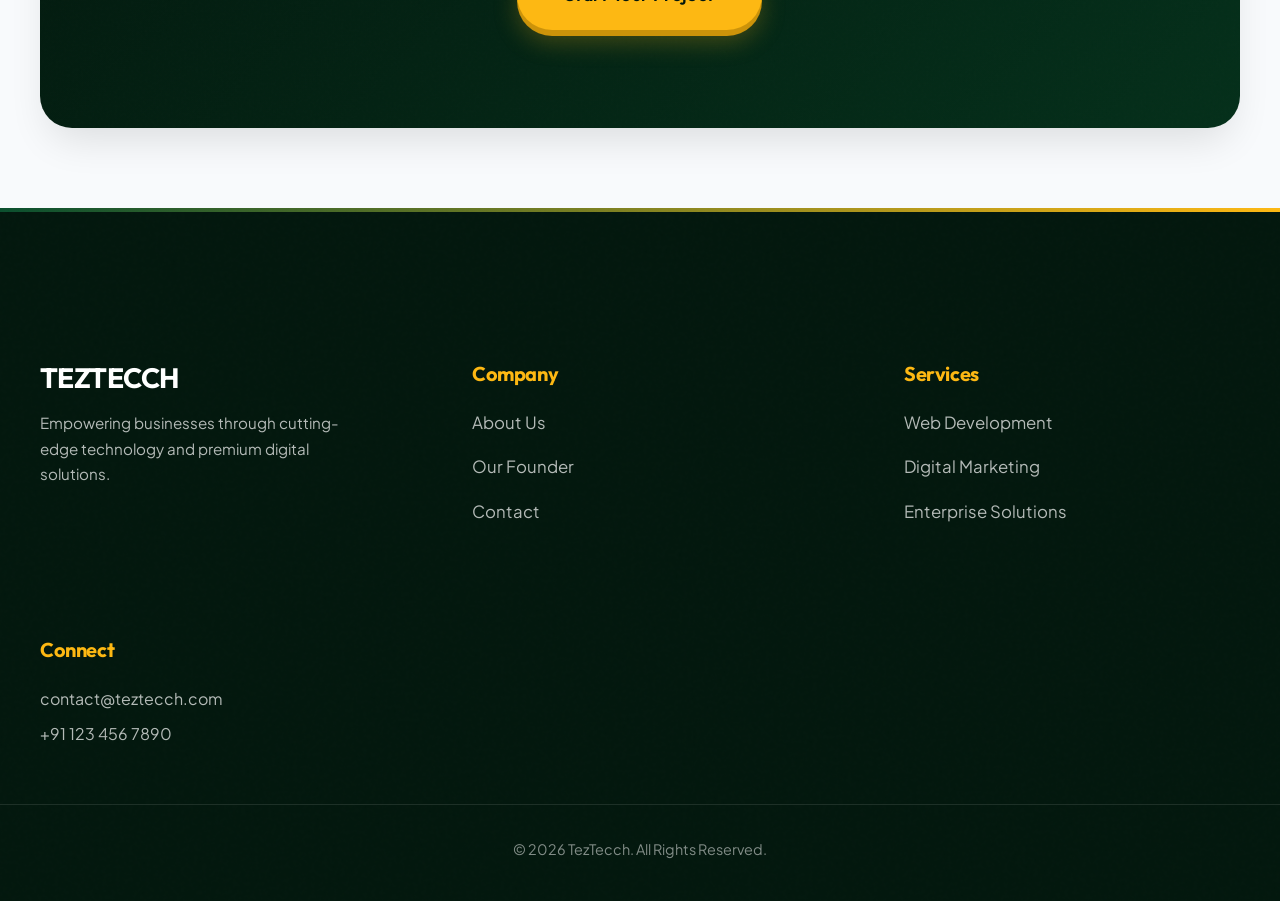
==== commit 1b03a2ec: "Premium UI composition and layout density refinement" ====
--- a/index.html
+++ b/index.html
@@ -38,31 +38,52 @@
 
     <main class="page-content" style="padding-top: 0;">
         <!-- 1. Hero Section -->
-        <section class="hero-section aurora-mesh" style="position: relative; overflow: hidden; padding: 12rem 0 10rem; min-height: 100vh; display: flex; align-items: center; color: white;">
+        <section class="hero-section aurora-mesh" style="position: relative; overflow: hidden; padding: 13rem 0 11rem; min-height: 100vh; display: flex; align-items: center; color: white;">
             <!-- Canvas Particle Network Overlay -->
             <canvas id="hero-canvas" style="position: absolute; top:0; left:0; width:100%; height:100%; pointer-events: none; z-index: 2;"></canvas>
             
             <!-- Noise texture for premium look -->
             <div class="noise-overlay"></div>
             
-            <div class="container" style="position: relative; z-index: 10; display: grid; grid-template-columns: 1.2fr 0.8fr; gap: 4rem; align-items: center;">
+            <div class="container" style="position: relative; z-index: 10; display: grid; grid-template-columns: 1.25fr 0.75fr; gap: 4rem; align-items: center;">
                 <div>
+                    <span data-reveal class="reveal-fade-up badge">Pioneering Next-Gen Tech</span>
                     <h1 data-reveal class="reveal-rotate-in" style="font-size: clamp(3rem, 5vw + 1rem, 5.5rem); color: var(--clr-white); margin-bottom: 1.5rem; line-height: 1.1;">
                         Elevating Digital <br> <span style="color: var(--clr-accent);">Experiences</span>
                     </h1>
-                    <p data-reveal class="reveal-fade-up" style="font-size: 1.25rem; margin-bottom: 2.5rem; color: rgba(255,255,255,0.85); max-width: 600px;">
+                    <p data-reveal class="reveal-fade-up" style="font-size: 1.25rem; margin-bottom: 2.5rem; color: rgba(255,255,255,0.85); max-width: 600px; line-height: 1.6;">
                         We craft premium software solutions and dynamic web applications that empower enterprises to lead in the digital era.
                     </p>
-                    <div data-reveal class="reveal-scale-in" style="display: flex; gap: 1rem; flex-wrap: wrap;">
+                    <div data-reveal class="reveal-scale-in" style="display: flex; gap: 1.25rem; flex-wrap: wrap; margin-bottom: 3rem;">
                         <a href="contact.html" class="btn btn-accent btn-shine-sweep btn-glow-accent">Get Started</a>
                         <a href="services.html" class="btn btn-glass btn-shine-sweep" style="color: white; border-color: rgba(255,255,255,0.25);">Our Services</a>
                     </div>
+                    
+                    <!-- Trust Indicators inside Hero -->
+                    <div data-reveal class="reveal-fade-up" style="display: flex; gap: 2rem; border-top: 1px solid rgba(255,255,255,0.1); padding-top: 2rem; flex-wrap: wrap;">
+                        <div>
+                            <div style="font-size: 1.5rem; font-weight: 700; color: var(--clr-accent);">150+</div>
+                            <div style="font-size: 0.8rem; color: rgba(255,255,255,0.6); text-transform: uppercase; font-weight: 600; letter-spacing: 0.5px;">Shipped Apps</div>
+                        </div>
+                        <div>
+                            <div style="font-size: 1.5rem; font-weight: 700; color: var(--clr-accent);">99%</div>
+                            <div style="font-size: 0.8rem; color: rgba(255,255,255,0.6); text-transform: uppercase; font-weight: 600; letter-spacing: 0.5px;">Success Rate</div>
+                        </div>
+                        <div>
+                            <div style="font-size: 1.5rem; font-weight: 700; color: var(--clr-accent);">100%</div>
+                            <div style="font-size: 0.8rem; color: rgba(255,255,255,0.6); text-transform: uppercase; font-weight: 600; letter-spacing: 0.5px;">Source Ownership</div>
+                        </div>
+                    </div>
                 </div>
 
                 <!-- Floating Visual Dashboard mockups -->
-                <div class="desktop-only" style="position: relative; height: 400px; display: flex; align-items: center; justify-content: center;">
+                <div class="desktop-only" style="position: relative; height: 420px; display: flex; align-items: center; justify-content: center;">
+                    <!-- KPI tags for multi-layer depth -->
+                    <div class="kpi-tag" style="top: 15%; left: -60px;"><span style="color: #22c55e;">●</span> 99.9% Uptime</div>
+                    <div class="kpi-tag" style="bottom: 15%; right: -40px;"><span style="color: var(--clr-accent);">★</span> ISO 9001</div>
+
                     <!-- CRM Panel -->
-                    <div class="card-glass float-crm" style="position: absolute; width: 280px; height: 180px; top: 0; left: -20px; background: rgba(255,255,255,0.06); border-color: rgba(255,255,255,0.15); z-index: 5; border-radius: var(--radius-md); padding: 1.25rem; box-shadow: var(--shadow-medium);">
+                    <div class="card-glass float-crm" style="position: absolute; width: 290px; height: 185px; top: 0; left: -20px; background: rgba(255,255,255,0.06); border-color: rgba(255,255,255,0.15); z-index: 5; border-radius: var(--radius-md); padding: 1.25rem; box-shadow: var(--shadow-medium);">
                         <div style="display: flex; justify-content: space-between; align-items: center; margin-bottom: 1rem;">
                             <span style="font-size: 0.8rem; text-transform: uppercase; color: var(--clr-accent); font-weight: 600;">CRM Analytics</span>
                             <span style="font-size: 0.8rem; color: rgba(255,255,255,0.5);">Active</span>
@@ -75,7 +96,7 @@
                     </div>
 
                     <!-- ERP Dashboard Card -->
-                    <div class="card-glass float-dashboard" style="position: absolute; width: 300px; height: 200px; bottom: 0; right: -30px; background: rgba(4, 47, 26, 0.4); border-color: rgba(10, 79, 46, 0.3); z-index: 4; border-radius: var(--radius-md); padding: 1.25rem; box-shadow: var(--shadow-medium);">
+                    <div class="card-glass float-dashboard" style="position: absolute; width: 310px; height: 210px; bottom: 0; right: -30px; background: rgba(4, 47, 26, 0.4); border-color: rgba(10, 79, 46, 0.3); z-index: 4; border-radius: var(--radius-md); padding: 1.25rem; box-shadow: var(--shadow-medium);">
                         <div style="font-family: var(--font-heading); font-size: 1rem; font-weight: 600; margin-bottom: 0.75rem; color: var(--clr-white);">ERP Pipeline</div>
                         <div style="display: flex; flex-direction: column; gap: 0.5rem;">
                             <div style="display: flex; justify-content: space-between; font-size: 0.75rem; color: rgba(255,255,255,0.7);">
@@ -103,17 +124,22 @@
         </section>
 
         <!-- 2. About Preview -->
-        <section class="section" style="position: relative; overflow: hidden;">
+        <section class="section" style="position: relative; overflow: hidden; padding: 7rem 0;">
             <div class="container">
                 <div style="display: grid; grid-template-columns: repeat(auto-fit, minmax(300px, 1fr)); gap: 4rem; align-items: center;">
-                    <div data-reveal class="reveal-fade-left">
+                    <div data-reveal class="reveal-fade-left" style="position: relative;">
+                        <!-- Overlapping KPI highlights to break layout flat grid -->
+                        <div class="kpi-tag" style="top: 15px; right: -15px;"><span style="color: var(--clr-accent);">✔</span> M.Tech Leadership</div>
+                        <div class="kpi-tag" style="bottom: 20px; left: -15px;"><span style="color: #22c55e;">✦</span> Nagpur HQ</div>
+
                         <div class="card-glass about-card" style="aspect-ratio: 4/3; background: linear-gradient(45deg, var(--clr-primary-light), var(--clr-primary)); border-radius: 2rem; position: relative; overflow: hidden; box-shadow: var(--shadow-medium);">
                             <div style="position: absolute; inset: -20%; background: radial-gradient(circle, var(--clr-accent-light) 0%, transparent 60%); opacity: 0.15;"></div>
                             <div style="position: absolute; inset: 0; display: flex; align-items: center; justify-content: center; color: rgba(255,255,255,0.25); font-size: 6rem; font-weight: 300;">✧</div>
                         </div>
                     </div>
                     <div data-reveal class="reveal-fade-right">
-                        <h2 style="margin-bottom: 1.5rem; font-size: clamp(2rem, 3vw, 2.5rem);">We don't just build software.<br><span style="color: var(--clr-accent);">We build businesses.</span></h2>
+                        <span class="badge badge-primary">Strategic Partner</span>
+                        <h2 style="margin-bottom: 1.5rem; font-size: clamp(2rem, 3vw, 2.5rem); line-height: 1.2;">We don't just build software.<br><span style="color: var(--clr-accent);">We build businesses.</span></h2>
                         <p style="margin-bottom: 1rem; color: var(--clr-text-muted); font-size: 1.1rem;">
                             At TezTecch, we blend cutting-edge technology with world-class design to deliver products that not only look premium but perform flawlessly at scale.
                         </p>
@@ -127,88 +153,111 @@
         </section>
 
         <!-- 3. Services -->
-        <section class="section" style="background-color: var(--clr-primary-dark); color: white; position: relative; overflow: hidden;">
+        <section class="section" style="background-color: var(--clr-primary-dark); color: white; position: relative; overflow: hidden; padding: 7rem 0;">
             <div class="noise-overlay"></div>
             <div class="container" style="position: relative; z-index: 2;">
                 <div style="text-align: center; margin-bottom: 4rem;" data-reveal class="reveal-blur-in">
+                    <span class="badge">Capabilities</span>
                     <h2 style="color: white; font-size: 2.5rem;">Our Core <span style="color: var(--clr-accent);">Services</span></h2>
                     <p style="color: rgba(255,255,255,0.7); max-width: 600px; margin: 1rem auto 0;">Comprehensive digital solutions engineered for growth and resilience.</p>
                 </div>
                 
                 <div style="display: grid; grid-template-columns: repeat(auto-fit, minmax(260px, 1fr)); gap: 2rem;" data-reveal-group>
-                    <div class="card-glass service-card" style="background: rgba(255,255,255,0.03); border-color: rgba(255,255,255,0.08);" data-reveal class="reveal-scale-in">
+                    <div class="card-glass service-card" style="background: rgba(255,255,255,0.03); border-color: rgba(255,255,255,0.08); padding: 2.5rem;" data-reveal class="reveal-scale-in">
                         <div style="font-size: 2.5rem; margin-bottom: 1rem; color: var(--clr-accent);">💻</div>
                         <h3 style="color: white; margin-bottom: 1rem; font-size: 1.25rem;">Web Development</h3>
-                        <p style="color: rgba(255,255,255,0.6); font-size: 0.95rem;">Scalable, high-performance web applications built on modern frameworks.</p>
-                    </div>
-                    <div class="card-glass service-card" style="background: rgba(255,255,255,0.03); border-color: rgba(255,255,255,0.08);" data-reveal class="reveal-scale-in">
+                        <p style="color: rgba(255,255,255,0.6); font-size: 0.95rem; margin-bottom: 1.5rem;">Scalable, high-performance web applications built on modern frameworks.</p>
+                        <div style="margin-top: auto;">
+                            <span class="tech-chip">React</span>
+                            <span class="tech-chip">Node.js</span>
+                            <span class="tech-chip">PHP</span>
+                        </div>
+                    </div>
+                    <div class="card-glass service-card" style="background: rgba(255,255,255,0.03); border-color: rgba(255,255,255,0.08); padding: 2.5rem;" data-reveal class="reveal-scale-in">
                         <div style="font-size: 2.5rem; margin-bottom: 1rem; color: var(--clr-accent);">📱</div>
                         <h3 style="color: white; margin-bottom: 1rem; font-size: 1.25rem;">Mobile Apps</h3>
-                        <p style="color: rgba(255,255,255,0.6); font-size: 0.95rem;">Native and cross-platform applications delivering seamless mobile experiences.</p>
-                    </div>
-                    <div class="card-glass service-card" style="background: rgba(255,255,255,0.03); border-color: rgba(255,255,255,0.08);" data-reveal class="reveal-scale-in">
+                        <p style="color: rgba(255,255,255,0.6); font-size: 0.95rem; margin-bottom: 1.5rem;">Native and cross-platform applications delivering seamless mobile experiences.</p>
+                        <div style="margin-top: auto;">
+                            <span class="tech-chip">Kotlin</span>
+                            <span class="tech-chip">Swift</span>
+                            <span class="tech-chip">Flutter</span>
+                        </div>
+                    </div>
+                    <div class="card-glass service-card" style="background: rgba(255,255,255,0.03); border-color: rgba(255,255,255,0.08); padding: 2.5rem;" data-reveal class="reveal-scale-in">
                         <div style="font-size: 2.5rem; margin-bottom: 1rem; color: var(--clr-accent);">🎨</div>
                         <h3 style="color: white; margin-bottom: 1rem; font-size: 1.25rem;">UI/UX Design</h3>
-                        <p style="color: rgba(255,255,255,0.6); font-size: 0.95rem;">Intuitive, beautiful interfaces designed with the user journey at the core.</p>
-                    </div>
-                    <div class="card-glass service-card" style="background: rgba(255,255,255,0.03); border-color: rgba(255,255,255,0.08);" data-reveal class="reveal-scale-in">
+                        <p style="color: rgba(255,255,255,0.6); font-size: 0.95rem; margin-bottom: 1.5rem;">Intuitive, beautiful interfaces designed with the user journey at the core.</p>
+                        <div style="margin-top: auto;">
+                            <span class="tech-chip">Figma</span>
+                            <span class="tech-chip">Prototyping</span>
+                            <span class="tech-chip">Research</span>
+                        </div>
+                    </div>
+                    <div class="card-glass service-card" style="background: rgba(255,255,255,0.03); border-color: rgba(255,255,255,0.08); padding: 2.5rem;" data-reveal class="reveal-scale-in">
                         <div style="font-size: 2.5rem; margin-bottom: 1rem; color: var(--clr-accent);">🚀</div>
                         <h3 style="color: white; margin-bottom: 1rem; font-size: 1.25rem;">Digital Marketing</h3>
-                        <p style="color: rgba(255,255,255,0.6); font-size: 0.95rem;">Data-driven strategies to amplify your reach and dominate your market.</p>
+                        <p style="color: rgba(255,255,255,0.6); font-size: 0.95rem; margin-bottom: 1.5rem;">Data-driven strategies to amplify your reach and dominate your market.</p>
+                        <div style="margin-top: auto;">
+                            <span class="tech-chip">SEO</span>
+                            <span class="tech-chip">Analytics</span>
+                            <span class="tech-chip">Campaigns</span>
+                        </div>
                     </div>
                 </div>
             </div>
         </section>
 
         <!-- 4. Why Choose Us -->
-        <section class="section">
+        <section class="section" style="padding: 7rem 0;">
             <div class="container">
                 <div style="text-align: center; margin-bottom: 4rem;" data-reveal class="reveal-blur-in">
-                    <h2 style="font-size: 2.5rem;">Why Partner With <span style="color: var(--clr-primary-light);">TezTecch?</span></h2>
+                    <span class="badge badge-primary">Why Choose Us</span>
+                    <h2 style="font-size: 2.5rem;">Why Partner With <span class="text-primary">TezTecch?</span></h2>
                 </div>
                 <div style="display: grid; grid-template-columns: repeat(auto-fit, minmax(250px, 1fr)); gap: 3rem;" data-reveal-group>
-                    <div style="text-align: center;" data-reveal class="reveal-fade-up">
-                        <div style="width: 80px; height: 80px; background: var(--clr-surface); border-radius: 50%; display: flex; align-items: center; justify-content: center; margin: 0 auto 1.5rem; box-shadow: var(--shadow-medium); font-size: 2rem;">🏆</div>
+                    <div class="card hover-lift about-card" style="text-align: center; padding: 2.5rem var(--spacing-md); background: var(--clr-surface); border-radius: var(--radius-md);" data-reveal class="reveal-fade-up">
+                        <div style="width: 80px; height: 80px; background: #f8fafc; border-radius: 50%; display: flex; align-items: center; justify-content: center; margin: 0 auto 1.5rem; box-shadow: var(--shadow-soft); font-size: 2rem;">🏆</div>
                         <h4 style="margin-bottom: 0.5rem; color: var(--clr-primary); font-size: 1.2rem;">Award-Winning Quality</h4>
-                        <p style="color: var(--clr-text-muted);">We consistently deliver excellence that exceeds industry standards.</p>
-                    </div>
-                    <div style="text-align: center;" data-reveal class="reveal-fade-up">
-                        <div style="width: 80px; height: 80px; background: var(--clr-surface); border-radius: 50%; display: flex; align-items: center; justify-content: center; margin: 0 auto 1.5rem; box-shadow: var(--shadow-medium); font-size: 2rem;">⚡</div>
+                        <p style="color: var(--clr-text-muted); font-size: 0.95rem;">We consistently deliver excellence that exceeds industry standards.</p>
+                    </div>
+                    <div class="card hover-lift about-card" style="text-align: center; padding: 2.5rem var(--spacing-md); background: var(--clr-surface); border-radius: var(--radius-md);" data-reveal class="reveal-fade-up">
+                        <div style="width: 80px; height: 80px; background: #f8fafc; border-radius: 50%; display: flex; align-items: center; justify-content: center; margin: 0 auto 1.5rem; box-shadow: var(--shadow-soft); font-size: 2rem;">⚡</div>
                         <h4 style="margin-bottom: 0.5rem; color: var(--clr-primary); font-size: 1.2rem;">Agile Delivery</h4>
-                        <p style="color: var(--clr-text-muted);">Rapid prototyping and iterative development for faster time-to-market.</p>
-                    </div>
-                    <div style="text-align: center;" data-reveal class="reveal-fade-up">
-                        <div style="width: 80px; height: 80px; background: var(--clr-surface); border-radius: 50%; display: flex; align-items: center; justify-content: center; margin: 0 auto 1.5rem; box-shadow: var(--shadow-medium); font-size: 2rem;">🔒</div>
+                        <p style="color: var(--clr-text-muted); font-size: 0.95rem;">Rapid prototyping and iterative development for faster time-to-market.</p>
+                    </div>
+                    <div class="card hover-lift about-card" style="text-align: center; padding: 2.5rem var(--spacing-md); background: var(--clr-surface); border-radius: var(--radius-md);" data-reveal class="reveal-fade-up">
+                        <div style="width: 80px; height: 80px; background: #f8fafc; border-radius: 50%; display: flex; align-items: center; justify-content: center; margin: 0 auto 1.5rem; box-shadow: var(--shadow-soft); font-size: 2rem;">🔒</div>
                         <h4 style="margin-bottom: 0.5rem; color: var(--clr-primary); font-size: 1.2rem;">Enterprise Security</h4>
-                        <p style="color: var(--clr-text-muted);">Bank-grade security protocols built into every layer of our applications.</p>
+                        <p style="color: var(--clr-text-muted); font-size: 0.95rem;">Bank-grade security protocols built into every layer of our applications.</p>
                     </div>
                 </div>
             </div>
         </section>
 
         <!-- 5. Development Process -->
-        <section class="section" style="background-color: #f1f5f9; position: relative;">
+        <section class="section" style="background-color: #f1f5f9; padding: 7rem 0; position: relative;">
             <div class="container">
                 <div style="text-align: center; margin-bottom: 4rem;" data-reveal class="reveal-blur-in">
-                    <h2 style="font-size: 2.5rem;">Our Proven <span style="color: var(--clr-accent);">Process</span></h2>
+                    <span class="badge badge-primary">Methodology</span>
+                    <h2 style="font-size: 2.5rem;">Our Proven <span class="text-accent">Process</span></h2>
                 </div>
                 <div style="display: flex; flex-wrap: wrap; justify-content: center; gap: 2rem;" data-reveal-group>
-                    <div class="card hover-lift" style="flex: 1; min-width: 220px; text-align: center; background: var(--clr-surface); border-radius: var(--radius-md); padding: var(--spacing-lg) var(--spacing-md);" data-reveal class="reveal-fade-up">
+                    <div class="card hover-lift about-card" style="flex: 1; min-width: 220px; text-align: center; background: var(--clr-surface); border-radius: var(--radius-md); padding: var(--spacing-lg) var(--spacing-md);" data-reveal class="reveal-fade-up">
                         <div style="font-family: var(--font-heading); font-size: 4rem; color: var(--clr-accent); font-weight: 700; opacity: 0.2; line-height: 1; margin-bottom: 1rem;">01</div>
                         <h4 style="margin-bottom: 0.5rem; color: var(--clr-primary);">Discovery</h4>
                         <p style="font-size: 0.9rem; color: var(--clr-text-muted);">Understanding your goals and requirements deeply.</p>
                     </div>
-                    <div class="card hover-lift" style="flex: 1; min-width: 220px; text-align: center; background: var(--clr-surface); border-radius: var(--radius-md); padding: var(--spacing-lg) var(--spacing-md);" data-reveal class="reveal-fade-up">
+                    <div class="card hover-lift about-card" style="flex: 1; min-width: 220px; text-align: center; background: var(--clr-surface); border-radius: var(--radius-md); padding: var(--spacing-lg) var(--spacing-md);" data-reveal class="reveal-fade-up">
                         <div style="font-family: var(--font-heading); font-size: 4rem; color: var(--clr-accent); font-weight: 700; opacity: 0.2; line-height: 1; margin-bottom: 1rem;">02</div>
                         <h4 style="margin-bottom: 0.5rem; color: var(--clr-primary);">Design</h4>
                         <p style="font-size: 0.9rem; color: var(--clr-text-muted);">Crafting intuitive user journeys and stunning visuals.</p>
                     </div>
-                    <div class="card hover-lift" style="flex: 1; min-width: 220px; text-align: center; background: var(--clr-surface); border-radius: var(--radius-md); padding: var(--spacing-lg) var(--spacing-md);" data-reveal class="reveal-fade-up">
+                    <div class="card hover-lift about-card" style="flex: 1; min-width: 220px; text-align: center; background: var(--clr-surface); border-radius: var(--radius-md); padding: var(--spacing-lg) var(--spacing-md);" data-reveal class="reveal-fade-up">
                         <div style="font-family: var(--font-heading); font-size: 4rem; color: var(--clr-accent); font-weight: 700; opacity: 0.2; line-height: 1; margin-bottom: 1rem;">03</div>
                         <h4 style="margin-bottom: 0.5rem; color: var(--clr-primary);">Development</h4>
                         <p style="font-size: 0.9rem; color: var(--clr-text-muted);">Building scalable, robust, and secure architectures.</p>
                     </div>
-                    <div class="card hover-lift" style="flex: 1; min-width: 220px; text-align: center; background: var(--clr-surface); border-radius: var(--radius-md); padding: var(--spacing-lg) var(--spacing-md);" data-reveal class="reveal-fade-up">
+                    <div class="card hover-lift about-card" style="flex: 1; min-width: 220px; text-align: center; background: var(--clr-surface); border-radius: var(--radius-md); padding: var(--spacing-lg) var(--spacing-md);" data-reveal class="reveal-fade-up">
                         <div style="font-family: var(--font-heading); font-size: 4rem; color: var(--clr-accent); font-weight: 700; opacity: 0.2; line-height: 1; margin-bottom: 1rem;">04</div>
                         <h4 style="margin-bottom: 0.5rem; color: var(--clr-primary);">Deployment</h4>
                         <p style="font-size: 0.9rem; color: var(--clr-text-muted);">Launching your product and providing ongoing support.</p>
@@ -218,7 +267,7 @@
         </section>
 
         <!-- 6. Statistics -->
-        <section class="section" style="background: var(--clr-primary); color: white; position: relative; overflow: hidden;">
+        <section class="section" style="background: var(--clr-primary); color: white; position: relative; overflow: hidden; padding: 7rem 0;">
             <div class="noise-overlay"></div>
             <div class="container">
                 <div style="display: grid; grid-template-columns: repeat(auto-fit, minmax(200px, 1fr)); gap: 3rem; text-align: center;" data-reveal-group>
@@ -243,9 +292,10 @@
         </section>
 
         <!-- 7. Industries -->
-        <section class="section">
+        <section class="section" style="padding: 7rem 0;">
             <div class="container" style="text-align: center;">
-                <h2 style="margin-bottom: 3rem; font-size: 2.5rem;" data-reveal class="reveal-blur-in">Industries We <span style="color: var(--clr-accent);">Empower</span></h2>
+                <span class="badge badge-primary">Impact</span>
+                <h2 style="margin-bottom: 3rem; font-size: 2.5rem;" data-reveal class="reveal-blur-in">Industries We <span class="text-primary">Empower</span></h2>
                 <div style="display: flex; flex-wrap: wrap; justify-content: center; gap: 1rem;" data-reveal-group>
                     <div class="card-glass hover-lift" style="padding: 1rem 2rem; border-radius: var(--radius-pill); font-weight: 600;" data-reveal class="reveal-scale-in">🏥 Healthcare</div>
                     <div class="card-glass hover-lift" style="padding: 1rem 2rem; border-radius: var(--radius-pill); font-weight: 600;" data-reveal class="reveal-scale-in">💳 FinTech</div>
@@ -258,9 +308,9 @@
         </section>
 
         <!-- 8. CTA -->
-        <section class="section" style="padding-top: 0;">
-            <div class="container">
-                <div class="card-glass" style="background: linear-gradient(135deg, var(--clr-primary-dark), var(--clr-primary)); color: white; text-align: center; border-radius: 2rem; padding: 5rem 2rem; border: none; box-shadow: var(--shadow-medium); position: relative; overflow: hidden;">
+        <section class="section" style="padding-top: 0; padding-bottom: 5rem;">
+            <div class="container">
+                <div class="card-glass" style="background: linear-gradient(135deg, var(--clr-primary-dark), var(--clr-primary)); color: white; text-align: center; border-radius: 2rem; padding: 6rem 2rem; border: none; box-shadow: var(--shadow-medium); position: relative; overflow: hidden;">
                     <div class="noise-overlay"></div>
                     <div style="max-width: 800px; margin: 0 auto; position: relative; z-index: 10;">
                         <h2 style="color: white; font-size: clamp(2rem, 4vw, 3rem); margin-bottom: 1.5rem;" data-reveal class="reveal-rotate-in">Ready to transform your business?</h2>
--- a/css/style.css
+++ b/css/style.css
@@ -194,12 +194,12 @@
     left: 0;
     width: 100%;
     z-index: 1000;
-    background: rgba(255, 255, 255, 0.01);
-    backdrop-filter: blur(10px);
-    -webkit-backdrop-filter: blur(10px);
-    border-bottom: 1px solid rgba(255, 255, 255, 0.1);
-    padding: 1.25rem 0;
-    transition: all var(--transition-base);
+    background: rgba(255, 255, 255, 0.03);
+    backdrop-filter: blur(20px);
+    -webkit-backdrop-filter: blur(20px);
+    border-bottom: 1px solid rgba(255, 255, 255, 0.08);
+    padding: 1.5rem 0;
+    transition: all var(--transition-bounce);
     transform: translateZ(0);
 }
 
@@ -211,11 +211,16 @@
 
 .nav-logo {
     font-family: var(--font-heading);
-    font-size: 1.75rem;
+    font-size: 1.85rem;
     font-weight: 700;
     color: var(--clr-primary);
     text-transform: uppercase;
-    letter-spacing: -0.02em;
+    letter-spacing: -0.03em;
+    transition: color var(--transition-fast), text-shadow var(--transition-fast);
+}
+.nav-logo:hover {
+    color: var(--clr-accent-hover);
+    text-shadow: 0 0 15px rgba(253, 184, 19, 0.35);
 }
 
 .nav-links {
@@ -229,25 +234,31 @@
     font-family: var(--font-heading);
     font-weight: 600;
     color: var(--clr-primary);
-    transition: color var(--transition-fast);
+    transition: color var(--transition-fast), transform var(--transition-fast);
     position: relative;
     padding: 0.5rem 0;
     font-size: 1.05rem;
+    letter-spacing: 0.01em;
+}
+.nav-link:hover {
+    color: var(--clr-accent-hover);
+    transform: translateY(-1px);
 }
 
 .nav-link.active {
-    color: var(--clr-accent-hover);
+    color: var(--clr-primary-light);
 }
 
 .nav-link:not(.btn)::after {
     content: '';
     position: absolute;
-    bottom: 0;
+    bottom: -2px;
     left: 0;
     width: 0;
     height: 2px;
-    background-color: var(--clr-accent);
+    background: linear-gradient(90deg, var(--clr-accent), var(--clr-accent-light));
     transition: width var(--transition-base);
+    border-radius: 2px;
 }
 
 .nav-link:not(.btn):hover::after,
@@ -972,3 +983,80 @@
     width: 100%;
 }
 
+/* Composition & Layout Density Refinement Elements */
+.badge {
+    display: inline-flex;
+    align-items: center;
+    padding: 0.35rem 0.85rem;
+    border-radius: var(--radius-pill);
+    font-size: 0.75rem;
+    font-weight: 700;
+    text-transform: uppercase;
+    letter-spacing: 0.05em;
+    margin-bottom: var(--spacing-sm);
+    border: 1px solid rgba(253, 184, 19, 0.25);
+    color: var(--clr-accent);
+    background: rgba(253, 184, 19, 0.08);
+}
+
+.badge-primary {
+    border-color: rgba(10, 79, 46, 0.2);
+    color: var(--clr-primary-light);
+    background: rgba(10, 79, 46, 0.05);
+}
+
+.tech-chip {
+    display: inline-block;
+    padding: 0.25rem 0.65rem;
+    background: rgba(255, 255, 255, 0.06);
+    border: 1px solid rgba(255, 255, 255, 0.12);
+    border-radius: 4px;
+    font-size: 0.8rem;
+    font-weight: 600;
+    color: rgba(255, 255, 255, 0.8);
+    margin-right: 0.5rem;
+    margin-bottom: 0.5rem;
+}
+
+.tech-chip-dark {
+    background: rgba(0, 0, 0, 0.03);
+    border: 1px solid rgba(0, 0, 0, 0.06);
+    color: var(--clr-text-muted);
+}
+
+.kpi-tag {
+    position: absolute;
+    background: var(--clr-surface);
+    border-radius: var(--radius-sm);
+    padding: 0.6rem 1rem;
+    box-shadow: var(--shadow-medium);
+    display: flex;
+    align-items: center;
+    gap: 0.5rem;
+    font-weight: 700;
+    font-size: 0.85rem;
+    color: var(--clr-primary-dark);
+    z-index: 10;
+    border: 1px solid rgba(0, 0, 0, 0.04);
+}
+
+/* Offset Utilities for Controlled Asymmetry */
+.offset-up-lg {
+    transform: translateY(-25px);
+}
+
+.offset-down-lg {
+    transform: translateY(25px);
+}
+
+.overlap-left {
+    margin-left: -2rem;
+    z-index: 5;
+}
+
+.overlap-right {
+    margin-right: -2rem;
+    z-index: 5;
+}
+
+
--- a/css/animations.css
+++ b/css/animations.css
@@ -180,11 +180,36 @@
     transform: translate3d(0, -100%, 0);
     pointer-events: none;
     transition: transform 0.6s var(--ease-in-out-expo);
+    display: flex;
+    align-items: center;
+    justify-content: center;
+}
+.page-transition-overlay::after {
+    content: '';
+    position: absolute;
+    bottom: 0; left: 0;
+    width: 100%; height: 6px;
+    background: var(--clr-accent);
 }
 .page-transition-overlay.active {
     transform: translate3d(0, 0, 0);
     pointer-events: auto;
 }
+.transition-logo {
+    font-family: var(--font-heading);
+    font-size: 2.5rem;
+    font-weight: 700;
+    color: var(--clr-white);
+    opacity: 0;
+    transform: scale(0.9);
+    transition: opacity 0.3s ease-out, transform 0.3s ease-out;
+}
+.page-transition-overlay.active .transition-logo {
+    opacity: 1;
+    transform: scale(1);
+    transition-delay: 0.25s;
+}
+
 
 /* --- Scroll Progress Bar --- */
 .scroll-progress {
